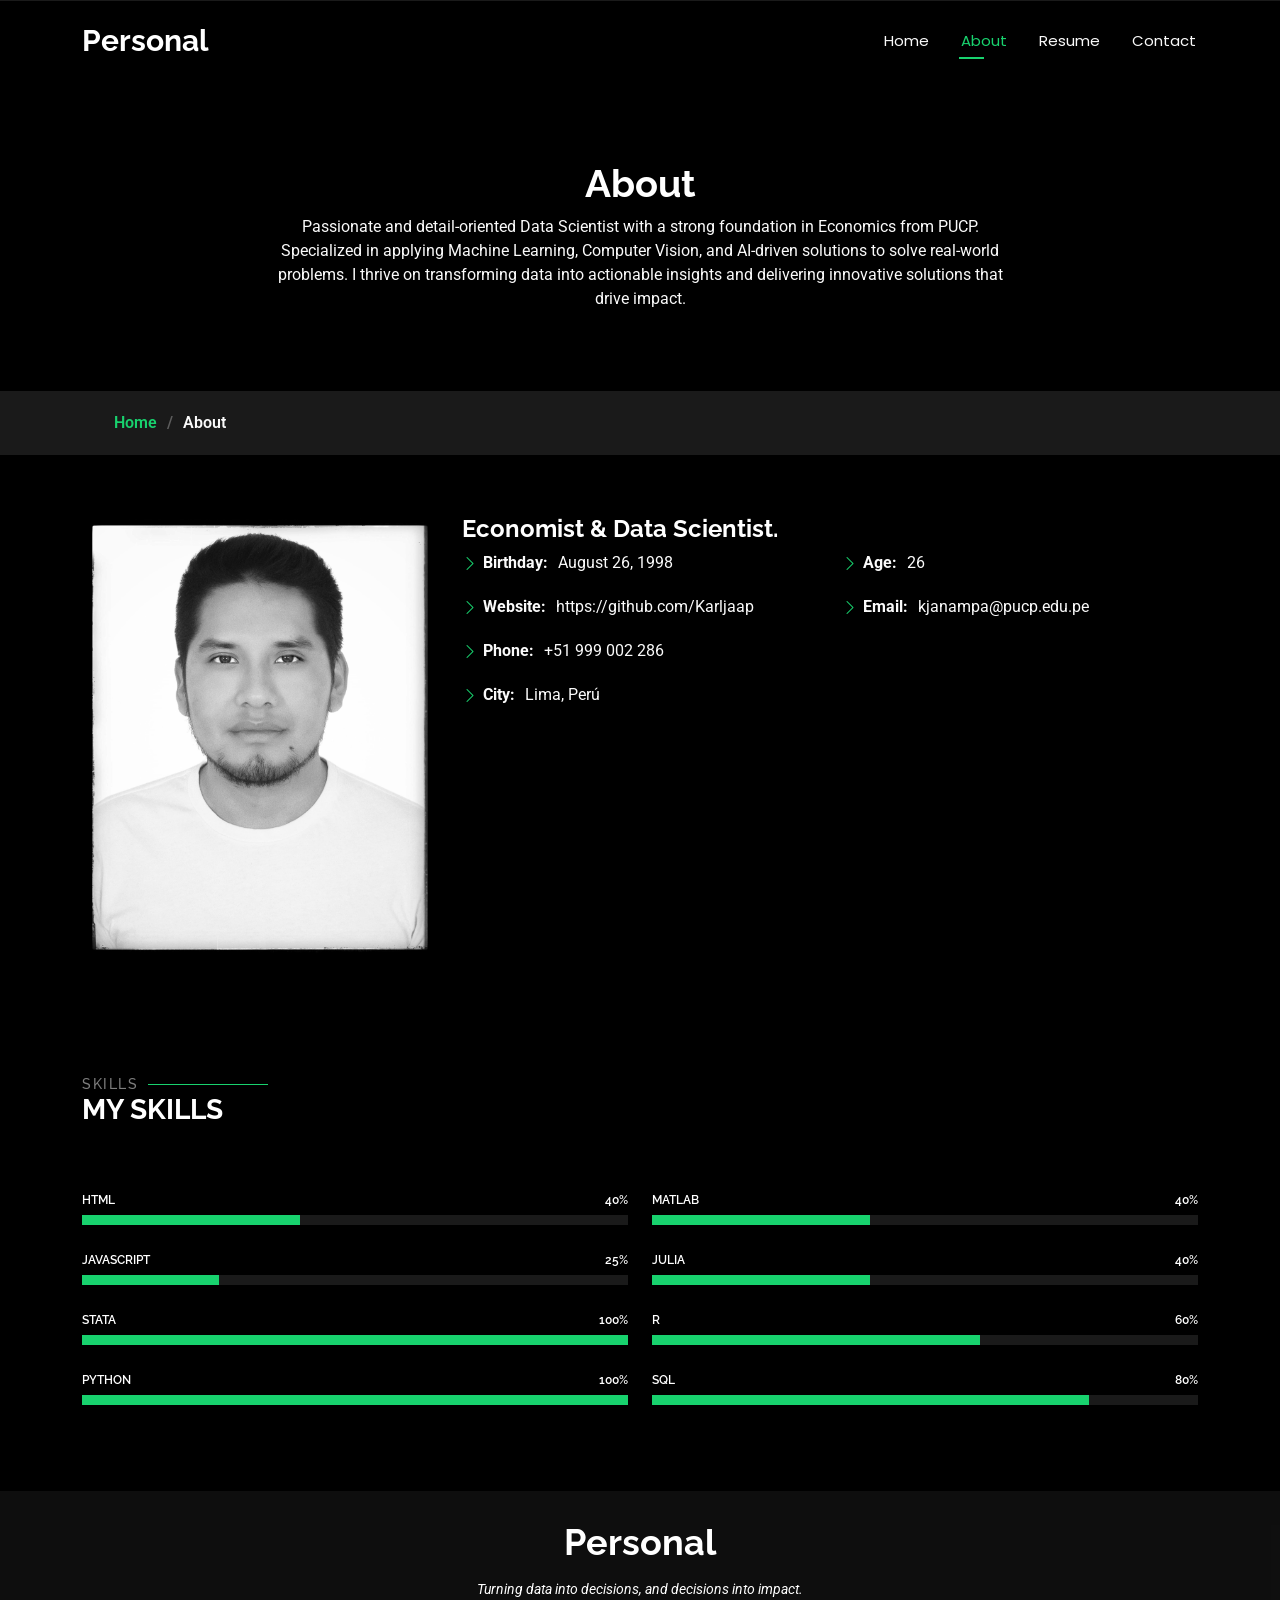
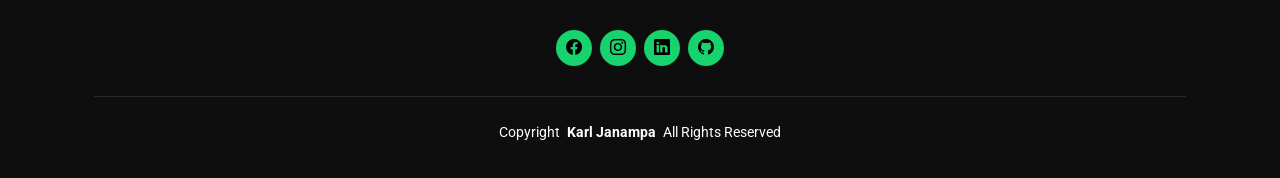
==== about.html @ 3ceea5b6 "Update about.html" ====
<!DOCTYPE html>
<html lang="en">

<head>
  <meta charset="utf-8">
  <meta content="width=device-width, initial-scale=1.0" name="viewport">
  <title>About - Karl Janampa</title>
  <meta name="description" content="">
  <meta name="keywords" content="">

  <!-- Favicons -->
  <link href="assets/img/Karl_Logo.png" rel="icon">
  <link href="assets/img/apple-touch-icon.png" rel="apple-touch-icon">

  <!-- Fonts -->
  <link href="https://fonts.googleapis.com" rel="preconnect">
  <link href="https://fonts.gstatic.com" rel="preconnect" crossorigin>
  <link href="https://fonts.googleapis.com/css2?family=Roboto:ital,wght@0,100;0,300;0,400;0,500;0,700;0,900;1,100;1,300;1,400;1,500;1,700;1,900&family=Poppins:ital,wght@0,100;0,200;0,300;0,400;0,500;0,600;0,700;0,800;0,900;1,100;1,200;1,300;1,400;1,500;1,600;1,700;1,800;1,900&family=Raleway:ital,wght@0,100;0,200;0,300;0,400;0,500;0,600;0,700;0,800;0,900;1,100;1,200;1,300;1,400;1,500;1,600;1,700;1,800;1,900&display=swap" rel="stylesheet">

  <!-- Vendor CSS Files -->
  <link href="assets/vendor/bootstrap/css/bootstrap.min.css" rel="stylesheet">
  <link href="assets/vendor/bootstrap-icons/bootstrap-icons.css" rel="stylesheet">
  <link href="assets/vendor/aos/aos.css" rel="stylesheet">
  <link href="assets/vendor/swiper/swiper-bundle.min.css" rel="stylesheet">
  <link href="assets/vendor/glightbox/css/glightbox.min.css" rel="stylesheet">

  <!-- Main CSS File -->
  <link href="assets/css/main.css" rel="stylesheet">

  <!-- =======================================================
  * Template Name: Personal
  * Template URL: https://bootstrapmade.com/personal-free-resume-bootstrap-template/
  * Updated: Nov 04 2024 with Bootstrap v5.3.3
  * Author: BootstrapMade.com
  * License: https://bootstrapmade.com/license/
  ======================================================== -->
</head>

<body class="about-page">

  <header id="header" class="header d-flex align-items-center fixed-top">
    <div class="container-fluid container-xl position-relative d-flex align-items-center justify-content-between">

      <a href="index.html" class="logo d-flex align-items-center">
        <!-- Uncomment the line below if you also wish to use an image logo -->
        <!-- <img src="assets/img/logo.png" alt=""> -->
        <h1 class="sitename">Personal</h1>
      </a>

      <nav id="navmenu" class="navmenu">
        <ul>
          <li><a href="index.html">Home</a></li>
          <li><a href="about.html" class="active">About</a></li>
          <li><a href="resume.html">Resume</a></li>
          <!-- <li><a href="services.html">Services</a></li>
          <li><a href="portfolio.html">Portfolio</a></li>
          <li class="dropdown"><a href="#"><span>Dropdown</span> <i class="bi bi-chevron-down toggle-dropdown"></i></a>
            <ul>
              <li><a href="#">Dropdown 1</a></li>
              <li class="dropdown"><a href="#"><span>Deep Dropdown</span> <i class="bi bi-chevron-down toggle-dropdown"></i></a>
                <ul>
                  <li><a href="#">Deep Dropdown 1</a></li>
                  <li><a href="#">Deep Dropdown 2</a></li>
                  <li><a href="#">Deep Dropdown 3</a></li>
                  <li><a href="#">Deep Dropdown 4</a></li>
                  <li><a href="#">Deep Dropdown 5</a></li>
                </ul>
              </li>
              <li><a href="#">Dropdown 2</a></li>
              <li><a href="#">Dropdown 3</a></li>
              <li><a href="#">Dropdown 4</a></li>
            </ul>
          </li> -->
          <li><a href="contact.html">Contact</a></li>
        </ul>
        <i class="mobile-nav-toggle d-xl-none bi bi-list"></i>
      </nav>

    </div>
  </header>

  <main class="main">

    <!-- Page Title -->
    <div class="page-title" data-aos="fade">
      <div class="heading">
        <div class="container">
          <div class="row d-flex justify-content-center text-center">
            <div class="col-lg-8">
              <h1>About</h1>
              <p class="mb-0"> Passionate and detail-oriented Data Scientist with a strong foundation in Economics from PUCP. Specialized in applying Machine Learning, Computer Vision, and AI-driven solutions to solve real-world problems. I thrive on transforming data into actionable insights and delivering innovative solutions that drive impact.</p>
            </div>
          </div>
        </div>
      </div>
      <nav class="breadcrumbs">
        <div class="container">
          <ol>
            <li><a href="index.html">Home</a></li>
            <li class="current">About</li>
          </ol>
        </div>
      </nav>
    </div><!-- End Page Title -->

    <!-- About Section -->
    <section id="about" class="about section">

      <div class="container" data-aos="fade-up" data-aos-delay="100">

        <div class="row gy-4 justify-content-center">
          <div class="col-lg-4">
            <img src="assets/img/Karl2.jpeg" class="img-fluid" alt="">
          </div>
          <div class="col-lg-8 content">
            <h2>Economist &amp; Data Scientist.</h2>
            <!-- <p class="fst-italic py-3">
              Lorem ipsum dolor sit amet, consectetur adipiscing elit, sed do eiusmod tempor incididunt ut labore et dolore
              magna aliqua.
            </p> -->
            <div class="row">
              <div class="col-lg-6">
                <ul>
                  <li><i class="bi bi-chevron-right"></i> <strong>Birthday:</strong> <span>August 26, 1998</span></li>
                  <li><i class="bi bi-chevron-right"></i> <strong>Website:</strong> <span>https://github.com/Karljaap</span></li>
                  <li><i class="bi bi-chevron-right"></i> <strong>Phone:</strong> <span>+51 999 002 286</span></li>
                  <li><i class="bi bi-chevron-right"></i> <strong>City:</strong> <span>Lima, Perú</span></li>
                </ul>
              </div>
              <div class="col-lg-6">
                <ul>
                  <li><i class="bi bi-chevron-right"></i> <strong>Age:</strong> <span>26</span></li>
                  <!-- <li><i class="bi bi-chevron-right"></i> <strong>Degree:</strong> <span>Junior</span></li> -->
                  <li><i class="bi bi-chevron-right"></i> <strong>Email:</strong> <span>kjanampa@pucp.edu.pe</span></li>
                  <!-- <li><i class="bi bi-chevron-right"></i> <strong>Freelance:</strong> <span>Available</span></li> -->
                </ul>
              </div>
            </div>
            <!-- <p class="py-3">
              Officiis eligendi itaque labore et dolorum mollitia officiis optio vero. Quisquam sunt adipisci omnis et ut. Nulla accusantium dolor incidunt officia tempore. Et eius omnis.
              Cupiditate ut dicta maxime officiis quidem quia. Sed et consectetur qui quia repellendus itaque neque.
            </p> -->
          </div>
        </div>

      </div>

    </section><!-- /About Section -->



    </section><!-- /Stats Section -->

    <!-- Skills Section -->
    <section id="skills" class="skills section">

      <!-- Section Title -->
      <div class="container section-title" data-aos="fade-up">
        <h2>Skills</h2>
        <div><span>My</span> <span class="description-title">Skills</span></div>
      </div><!-- End Section Title -->

      <div class="container" data-aos="fade-up" data-aos-delay="100">

        <div class="row skills-content skills-animation">

          <div class="col-lg-6">

            <div class="progress">
              <span class="skill"><span>HTML</span> <i class="val">40%</i></span>
              <div class="progress-bar-wrap">
                <div class="progress-bar" role="progressbar" aria-valuenow="40" aria-valuemin="0" aria-valuemax="100"></div>
              </div>
            </div><!-- End Skills Item -->

            <div class="progress">
              <span class="skill"><span>JavaScript</span> <i class="val">25%</i></span>
              <div class="progress-bar-wrap">
                <div class="progress-bar" role="progressbar" aria-valuenow="25" aria-valuemin="0" aria-valuemax="100"></div>
              </div>
            </div><!-- End Skills Item -->

            <div class="progress">
              <span class="skill"><span>STATA</span> <i class="val">100%</i></span>
              <div class="progress-bar-wrap">
                <div class="progress-bar" role="progressbar" aria-valuenow="100" aria-valuemin="0" aria-valuemax="100"></div>
              </div>
            </div><!-- End Skills Item -->

            <div class="progress">
              <span class="skill"><span>PYTHON</span> <i class="val">100%</i></span>
              <div class="progress-bar-wrap">
                <div class="progress-bar" role="progressbar" aria-valuenow="100" aria-valuemin="0" aria-valuemax="100"></div>
              </div>
            </div><!-- End Skills Item -->

          </div>

          <div class="col-lg-6">
            <div class="progress">
              <span class="skill"><span>MATLAB</span> <i class="val">40%</i></span>
              <div class="progress-bar-wrap">
                <div class="progress-bar" role="progressbar" aria-valuenow="40" aria-valuemin="0" aria-valuemax="100"></div>
              </div>
            </div><!-- End Skills Item -->

            <div class="progress">
              <span class="skill"><span>JULIA</span> <i class="val">40%</i></span>
              <div class="progress-bar-wrap">
                <div class="progress-bar" role="progressbar" aria-valuenow="40" aria-valuemin="0" aria-valuemax="100"></div>
              </div>
            </div><!-- End Skills Item -->

            <div class="progress">
              <span class="skill"><span>R</span> <i class="val">60%</i></span>
              <div class="progress-bar-wrap">
                <div class="progress-bar" role="progressbar" aria-valuenow="60" aria-valuemin="0" aria-valuemax="100"></div>
              </div>
            </div><!-- End Skills Item -->

            <div class="progress">
              <span class="skill"><span>SQL</span> <i class="val">80%</i></span>
              <div class="progress-bar-wrap">
                <div class="progress-bar" role="progressbar" aria-valuenow="80" aria-valuemin="0" aria-valuemax="100"></div>
              </div>
            </div><!-- End Skills Item -->

          </div>

        </div>

      </div>

    </section><!-- /Skills Section -->

    </section><!-- /Interests Section -->

    </section><!-- /Testimonials Section -->

  </main>

  <footer id="footer" class="footer dark-background">
    <div class="container">
      <h3 class="sitename">Personal</h3>
      <p>Turning data into decisions, and decisions into impact.</p>
      <div class="social-links d-flex justify-content-center">
        <a href="https://www.facebook.com/karlwillem.janampaaparicio.10"><i class="bi bi-facebook"></i></a>
        <a href="https://www.instagram.com/karljanampa/"><i class="bi bi-instagram"></i></a>
        <a href="https://www.linkedin.com/in/karljaap26/"><i class="bi bi-linkedin"></i></a>
        <a href="https://github.com/Karljaap" target="_blank"><i class="bi bi-github"></i></a>
      </div>
      <div class="container">
        <div class="copyright">
          <span>Copyright</span> <strong class="px-1 sitename">Karl Janampa</strong> <span>All Rights Reserved</span>
        </div>
        <div class="credits">
          <!-- All the links in the footer should remain intact. -->
          <!-- You can delete the links only if you've purchased the pro version. -->
          <!-- Licensing information: https://bootstrapmade.com/license/ -->
          <!-- Purchase the pro version with working PHP/AJAX contact form: [buy-url] -->
        </div>
      </div>
    </div>
  </footer>

  <!-- Scroll Top -->
  <a href="#" id="scroll-top" class="scroll-top d-flex align-items-center justify-content-center"><i class="bi bi-arrow-up-short"></i></a>

  <!-- Preloader -->
  <div id="preloader"></div>

  <!-- Vendor JS Files -->
  <script src="assets/vendor/bootstrap/js/bootstrap.bundle.min.js"></script>
  <script src="assets/vendor/php-email-form/validate.js"></script>
  <script src="assets/vendor/aos/aos.js"></script>
  <script src="assets/vendor/typed.js/typed.umd.js"></script>
  <script src="assets/vendor/purecounter/purecounter_vanilla.js"></script>
  <script src="assets/vendor/waypoints/noframework.waypoints.js"></script>
  <script src="assets/vendor/swiper/swiper-bundle.min.js"></script>
  <script src="assets/vendor/glightbox/js/glightbox.min.js"></script>
  <script src="assets/vendor/imagesloaded/imagesloaded.pkgd.min.js"></script>
  <script src="assets/vendor/isotope-layout/isotope.pkgd.min.js"></script>

  <!-- Main JS File -->
  <script src="assets/js/main.js"></script>

</body>

</html>
---- assets/css/main.css ----
/**
* Template Name: Personal
* Template URL: https://bootstrapmade.com/personal-free-resume-bootstrap-template/
* Updated: Nov 04 2024 with Bootstrap v5.3.3
* Author: BootstrapMade.com
* License: https://bootstrapmade.com/license/
*/

/*--------------------------------------------------------------
# Font & Color Variables
# Help: https://bootstrapmade.com/color-system/
--------------------------------------------------------------*/
/* Fonts */
:root {
  --default-font: "Roboto",  system-ui, -apple-system, "Segoe UI", Roboto, "Helvetica Neue", Arial, "Noto Sans", "Liberation Sans", sans-serif, "Apple Color Emoji", "Segoe UI Emoji", "Segoe UI Symbol", "Noto Color Emoji";
  --heading-font: "Raleway",  sans-serif;
  --nav-font: "Poppins",  sans-serif;
}

/* Global Colors - The following color variables are used throughout the website. Updating them here will change the color scheme of the entire website */
:root { 
  --background-color: #000000; /* Background color for the entire website, including individual sections */
  --default-color: #fafafa; /* Default color used for the majority of the text content across the entire website */
  --heading-color: #ffffff; /* Color for headings, subheadings and title throughout the website */
  --accent-color: #18d26e; /* Accent color that represents your brand on the website. It's used for buttons, links, and other elements that need to stand out */
  --surface-color: #1a1a1a; /* The surface color is used as a background of boxed elements within sections, such as cards, icon boxes, or other elements that require a visual separation from the global background. */
  --contrast-color: #000000; /* Contrast color for text, ensuring readability against backgrounds of accent, heading, or default colors. */
}

/* Nav Menu Colors - The following color variables are used specifically for the navigation menu. They are separate from the global colors to allow for more customization options */
:root {
  --nav-color: #fafafa;  /* The default color of the main navmenu links */
  --nav-hover-color: #18d26e; /* Applied to main navmenu links when they are hovered over or active */
  --nav-mobile-background-color: #1a1a1a; /* Used as the background color for mobile navigation menu */
  --nav-dropdown-background-color: #1a1a1a; /* Used as the background color for dropdown items that appear when hovering over primary navigation items */
  --nav-dropdown-color: #fafafa; /* Used for navigation links of the dropdown items in the navigation menu. */
  --nav-dropdown-hover-color: #18d26e; /* Similar to --nav-hover-color, this color is applied to dropdown navigation links when they are hovered over. */
}

/* Color Presets - These classes override global colors when applied to any section or element, providing reuse of the sam color scheme. */

.light-background {
  --background-color: #1a1a1a;
  --surface-color: #343434;
}

.dark-background {
  --background-color: rgba(15, 15, 15, 0.975);
  --default-color: #ffffff;
  --heading-color: #ffffff;
  --surface-color: #292929f9;
  --contrast-color: #000000;
}

/* Smooth scroll */
:root {
  scroll-behavior: smooth;
}

/*--------------------------------------------------------------
# General Styling & Shared Classes
--------------------------------------------------------------*/
body {
  color: var(--default-color);
  background-color: var(--background-color);
  font-family: var(--default-font);
}

a {
  color: var(--accent-color);
  text-decoration: none;
  transition: 0.3s;
}

a:hover {
  color: color-mix(in srgb, var(--accent-color), transparent 25%);
  text-decoration: none;
}

h1,
h2,
h3,
h4,
h5,
h6 {
  color: var(--heading-color);
  font-family: var(--heading-font);
}

/* PHP Email Form Messages
------------------------------*/
.php-email-form .error-message {
  display: none;
  background: #df1529;
  color: #ffffff;
  text-align: left;
  padding: 15px;
  margin-bottom: 24px;
  font-weight: 600;
}

.php-email-form .sent-message {
  display: none;
  color: #ffffff;
  background: #059652;
  text-align: center;
  padding: 15px;
  margin-bottom: 24px;
  font-weight: 600;
}

.php-email-form .loading {
  display: none;
  background: var(--surface-color);
  text-align: center;
  padding: 15px;
  margin-bottom: 24px;
}

.php-email-form .loading:before {
  content: "";
  display: inline-block;
  border-radius: 50%;
  width: 24px;
  height: 24px;
  margin: 0 10px -6px 0;
  border: 3px solid var(--accent-color);
  border-top-color: var(--surface-color);
  animation: php-email-form-loading 1s linear infinite;
}

@keyframes php-email-form-loading {
  0% {
    transform: rotate(0deg);
  }

  100% {
    transform: rotate(360deg);
  }
}

/*--------------------------------------------------------------
# Global Header
--------------------------------------------------------------*/
.header {
  --background-color: rgba(0, 0, 0, 0);
  color: var(--default-color);
  background-color: var(--background-color);
  padding: 15px 0;
  transition: all 0.5s;
  z-index: 997;
}

.header .logo {
  line-height: 1;
}

.header .logo img {
  max-height: 32px;
  margin-right: 8px;
}

.header .logo h1 {
  font-size: 30px;
  margin: 0;
  font-weight: 700;
  color: var(--heading-color);
}

.scrolled .header {
  box-shadow: 0px 0 18px rgba(0, 0, 0, 0.1);
}

/* Global Header on Scroll
------------------------------*/
.scrolled .header {
  --background-color: rgba(0, 0, 0, 0.8);
}

/*--------------------------------------------------------------
# Navigation Menu
--------------------------------------------------------------*/
/* Desktop Navigation */
@media (min-width: 1200px) {
  .navmenu {
    padding: 0;
  }

  .navmenu ul {
    margin: 0;
    padding: 0;
    display: flex;
    list-style: none;
    align-items: center;
  }

  .navmenu li {
    position: relative;
  }

  .navmenu>ul>li {
    white-space: nowrap;
    padding: 15px 14px;
  }

  .navmenu>ul>li:last-child {
    padding-right: 0;
  }

  .navmenu a,
  .navmenu a:focus {
    color: var(--nav-color);
    font-size: 15px;
    padding: 0 2px;
    font-family: var(--nav-font);
    font-weight: 400;
    display: flex;
    align-items: center;
    justify-content: space-between;
    white-space: nowrap;
    transition: 0.3s;
    position: relative;
  }

  .navmenu a i,
  .navmenu a:focus i {
    font-size: 12px;
    line-height: 0;
    margin-left: 5px;
    transition: 0.3s;
  }

  .navmenu>ul>li>a:before {
    content: "";
    position: absolute;
    height: 2px;
    bottom: -6px;
    left: 0;
    background-color: var(--nav-hover-color);
    visibility: hidden;
    width: 0px;
    transition: all 0.3s ease-in-out 0s;
  }

  .navmenu a:hover:before,
  .navmenu li:hover>a:before,
  .navmenu .active:before {
    visibility: visible;
    width: 25px;
  }

  .navmenu li:hover>a,
  .navmenu .active,
  .navmenu .active:focus {
    color: var(--nav-hover-color);
  }

  .navmenu .dropdown ul {
    margin: 0;
    padding: 10px 0;
    background: var(--nav-dropdown-background-color);
    display: block;
    position: absolute;
    visibility: hidden;
    left: 14px;
    top: 130%;
    opacity: 0;
    transition: 0.3s;
    border-radius: 4px;
    z-index: 99;
    box-shadow: 0px 0px 30px rgba(0, 0, 0, 0.1);
  }

  .navmenu .dropdown ul li {
    min-width: 200px;
  }

  .navmenu .dropdown ul a {
    padding: 10px 20px;
    font-size: 15px;
    text-transform: none;
    color: var(--nav-dropdown-color);
  }

  .navmenu .dropdown ul a i {
    font-size: 12px;
  }

  .navmenu .dropdown ul a:hover,
  .navmenu .dropdown ul .active:hover,
  .navmenu .dropdown ul li:hover>a {
    color: var(--nav-dropdown-hover-color);
  }

  .navmenu .dropdown:hover>ul {
    opacity: 1;
    top: 100%;
    visibility: visible;
  }

  .navmenu .dropdown .dropdown ul {
    top: 0;
    left: -90%;
    visibility: hidden;
  }

  .navmenu .dropdown .dropdown:hover>ul {
    opacity: 1;
    top: 0;
    left: -100%;
    visibility: visible;
  }
}

/* Mobile Navigation */
@media (max-width: 1199px) {
  .mobile-nav-toggle {
    color: var(--nav-color);
    font-size: 28px;
    line-height: 0;
    margin-right: 10px;
    cursor: pointer;
    transition: color 0.3s;
  }

  .navmenu {
    padding: 0;
    z-index: 9997;
  }

  .navmenu ul {
    display: none;
    list-style: none;
    position: absolute;
    inset: 60px 20px 20px 20px;
    padding: 10px 0;
    margin: 0;
    border-radius: 6px;
    background-color: var(--nav-mobile-background-color);
    border: 1px solid color-mix(in srgb, var(--default-color), transparent 90%);
    box-shadow: none;
    overflow-y: auto;
    transition: 0.3s;
    z-index: 9998;
  }

  .navmenu a,
  .navmenu a:focus {
    color: var(--nav-dropdown-color);
    padding: 10px 20px;
    font-family: var(--nav-font);
    font-size: 17px;
    font-weight: 500;
    display: flex;
    align-items: center;
    justify-content: space-between;
    white-space: nowrap;
    transition: 0.3s;
  }

  .navmenu a i,
  .navmenu a:focus i {
    font-size: 12px;
    line-height: 0;
    margin-left: 5px;
    width: 30px;
    height: 30px;
    display: flex;
    align-items: center;
    justify-content: center;
    border-radius: 50%;
    transition: 0.3s;
    background-color: color-mix(in srgb, var(--accent-color), transparent 90%);
  }

  .navmenu a i:hover,
  .navmenu a:focus i:hover {
    background-color: var(--accent-color);
    color: var(--contrast-color);
  }

  .navmenu a:hover,
  .navmenu .active,
  .navmenu .active:focus {
    color: var(--nav-dropdown-hover-color);
  }

  .navmenu .active i,
  .navmenu .active:focus i {
    background-color: var(--accent-color);
    color: var(--contrast-color);
    transform: rotate(180deg);
  }

  .navmenu .dropdown ul {
    position: static;
    display: none;
    z-index: 99;
    padding: 10px 0;
    margin: 10px 20px;
    background-color: var(--nav-dropdown-background-color);
    transition: all 0.5s ease-in-out;
  }

  .navmenu .dropdown ul ul {
    background-color: rgba(33, 37, 41, 0.1);
  }

  .navmenu .dropdown>.dropdown-active {
    display: block;
    background-color: rgba(33, 37, 41, 0.03);
  }

  .mobile-nav-active {
    overflow: hidden;
  }

  .mobile-nav-active .mobile-nav-toggle {
    color: #fff;
    position: absolute;
    font-size: 32px;
    top: 15px;
    right: 15px;
    margin-right: 0;
    z-index: 9999;
  }

  .mobile-nav-active .navmenu {
    position: fixed;
    overflow: hidden;
    inset: 0;
    background: rgba(33, 37, 41, 0.8);
    transition: 0.3s;
  }

  .mobile-nav-active .navmenu>ul {
    display: block;
  }
}

/*--------------------------------------------------------------
# Global Footer
--------------------------------------------------------------*/
.footer {
  color: var(--default-color);
  background-color: var(--background-color);
  font-size: 14px;
  text-align: center;
  padding: 30px 0;
  position: relative;
}

.footer h3 {
  font-size: 36px;
  font-weight: 700;
  position: relative;
  padding: 0;
  margin: 0 0 15px 0;
}

.footer p {
  font-size: 15;
  font-style: italic;
  padding: 0;
  margin: 0 0 30px 0;
}

.footer .social-links {
  margin: 0 0 30px 0;
}

.footer .social-links a {
  font-size: 16px;
  display: flex;
  align-items: center;
  justify-content: center;
  background: var(--accent-color);
  color: var(--contrast-color);
  line-height: 1;
  margin: 0 4px;
  border-radius: 50%;
  text-align: center;
  width: 36px;
  height: 36px;
  transition: 0.3s;
}

.footer .social-links a:hover {
  background: color-mix(in srgb, var(--accent-color), transparent 20%);
  text-decoration: none;
}

.footer .copyright {
  padding-top: 25px;
  border-top: 1px solid color-mix(in srgb, var(--default-color), transparent 90%);
}

.footer .credits {
  font-size: 13px;
  padding-top: 5px;
}

/*--------------------------------------------------------------
# Preloader
--------------------------------------------------------------*/
#preloader {
  position: fixed;
  inset: 0;
  z-index: 999999;
  overflow: hidden;
  background: var(--background-color);
  transition: all 0.6s ease-out;
}

#preloader:before {
  content: "";
  position: fixed;
  top: calc(50% - 30px);
  left: calc(50% - 30px);
  border: 6px solid #ffffff;
  border-color: var(--accent-color) transparent var(--accent-color) transparent;
  border-radius: 50%;
  width: 60px;
  height: 60px;
  animation: animate-preloader 1.5s linear infinite;
}

@keyframes animate-preloader {
  0% {
    transform: rotate(0deg);
  }

  100% {
    transform: rotate(360deg);
  }
}

/*--------------------------------------------------------------
# Scroll Top Button
--------------------------------------------------------------*/
.scroll-top {
  position: fixed;
  visibility: hidden;
  opacity: 0;
  right: 15px;
  bottom: -15px;
  z-index: 99999;
  background-color: var(--accent-color);
  width: 44px;
  height: 44px;
  border-radius: 50px;
  transition: all 0.4s;
}

.scroll-top i {
  font-size: 24px;
  color: var(--contrast-color);
  line-height: 0;
}

.scroll-top:hover {
  background-color: color-mix(in srgb, var(--accent-color), transparent 20%);
  color: var(--contrast-color);
}

.scroll-top.active {
  visibility: visible;
  opacity: 1;
  bottom: 15px;
}

/*--------------------------------------------------------------
# Disable aos animation delay on mobile devices
--------------------------------------------------------------*/
@media screen and (max-width: 768px) {
  [data-aos-delay] {
    transition-delay: 0 !important;
  }
}

/*--------------------------------------------------------------
# Global Page Titles & Breadcrumbs
--------------------------------------------------------------*/
.page-title {
  color: var(--default-color);
  background-color: var(--background-color);
  position: relative;
}

.page-title .heading {
  padding: 160px 0 80px 0;
  border-top: 1px solid color-mix(in srgb, var(--default-color), transparent 90%);
}

.page-title .heading h1 {
  font-size: 38px;
  font-weight: 700;
}

.page-title nav {
  background-color: color-mix(in srgb, var(--default-color), transparent 90%);
  padding: 20px 0;
}

.page-title nav ol {
  display: flex;
  flex-wrap: wrap;
  list-style: none;
  margin: 0;
  font-size: 16px;
  font-weight: 600;
}

.page-title nav ol li+li {
  padding-left: 10px;
}

.page-title nav ol li+li::before {
  content: "/";
  display: inline-block;
  padding-right: 10px;
  color: color-mix(in srgb, var(--default-color), transparent 70%);
}

/*--------------------------------------------------------------
# Global Sections
--------------------------------------------------------------*/
section,
.section {
  color: var(--default-color);
  background-color: var(--background-color);
  padding: 60px 0;
  scroll-margin-top: 100px;
  overflow: clip;
}

@media (max-width: 1199px) {

  section,
  .section {
    scroll-margin-top: 66px;
  }
}

/*--------------------------------------------------------------
# Global Section Titles
--------------------------------------------------------------*/
.section-title {
  padding-bottom: 60px;
  position: relative;
}

.section-title h2 {
  font-size: 14px;
  font-weight: 500;
  padding: 0;
  line-height: 1px;
  margin: 0;
  letter-spacing: 1.5px;
  text-transform: uppercase;
  color: color-mix(in srgb, var(--default-color), transparent 50%);
  position: relative;
}

.section-title h2::after {
  content: "";
  width: 120px;
  height: 1px;
  display: inline-block;
  background: var(--accent-color);
  margin: 4px 10px;
}

.section-title div {
  color: var(--heading-color);
  margin: 0;
  margin: 0;
  font-size: 28px;
  font-weight: 700;
  text-transform: uppercase;
  font-family: var(--heading-font);
}

/*--------------------------------------------------------------
# Hero Section
--------------------------------------------------------------*/
.hero {
  width: 100%;
  min-height: 100vh;
  position: relative;
  padding: 80px 0;
  display: flex;
  align-items: center;
  justify-content: center;
}

.hero img {
  position: absolute;
  inset: 0;
  display: block;
  width: 100%;
  height: 100%;
  object-fit: cover;
  z-index: 1;
}

.hero .container {
  position: relative;
  z-index: 3;
}

.hero h2 {
  margin: 0;
  font-size: 64px;
  font-weight: 700;
}

.hero p {
  margin: 5px 0 0 0;
  font-size: 26px;
}

.hero p span {
  letter-spacing: 1px;
  border-bottom: 2px solid var(--accent-color);
}

.hero .social-links {
  margin-top: 25px;
}

.hero .social-links a {
  background-color: color-mix(in srgb, var(--default-color), transparent 90%);
  color: var(--default-color);
  font-size: 14px;
  width: 40px;
  height: 40px;
  border-radius: 50px;
  display: inline-flex;
  align-items: center;
  justify-content: center;
  margin-right: 20px;
  transition: 0.3s;
}

.hero .social-links a:hover {
  background-color: var(--accent-color);
}

@media (max-width: 768px) {
  .hero h2 {
    font-size: 32px;
  }

  .hero p {
    font-size: 20px;
  }
}

/*--------------------------------------------------------------
# About Section
--------------------------------------------------------------*/
.about .content h2 {
  font-weight: 700;
  font-size: 24px;
}

.about .content ul {
  list-style: none;
  padding: 0;
}

.about .content ul li {
  margin-bottom: 20px;
  display: flex;
  align-items: center;
}

.about .content ul strong {
  margin-right: 10px;
}

.about .content ul i {
  font-size: 16px;
  margin-right: 5px;
  color: var(--accent-color);
  line-height: 0;
}

/*--------------------------------------------------------------
# Stats Section
--------------------------------------------------------------*/
.stats i {
  background-color: var(--surface-color);
  color: var(--accent-color);
  box-shadow: 0px 2px 25px rgba(0, 0, 0, 0.1);
  width: 54px;
  height: 54px;
  font-size: 24px;
  border-radius: 50px;
  border: 2px solid var(--background-color);
  display: inline-flex;
  align-items: center;
  justify-content: center;
  position: relative;
  z-index: 1;
}

.stats .stats-item {
  background-color: var(--surface-color);
  margin-top: -27px;
  padding: 30px 30px 25px 30px;
  width: 100%;
  position: relative;
  text-align: center;
  box-shadow: 0px 2px 35px rgba(0, 0, 0, 0.1);
  border-radius: 4px;
  z-index: 0;
}

.stats .stats-item span {
  font-size: 36px;
  display: block;
  font-weight: 700;
  color: color-mix(in srgb, var(--default-color), transparent 20%);
}

.stats .stats-item p {
  padding: 0;
  margin: 0;
  font-family: var(--heading-font);
  font-size: 16px;
}

/*--------------------------------------------------------------
# Skills Section
--------------------------------------------------------------*/
.skills .progress {
  height: 60px;
  display: block;
  background: none;
  border-radius: 0;
}

.skills .progress .skill {
  color: var(--heading-color);
  padding: 0;
  margin: 0 0 6px 0;
  text-transform: uppercase;
  display: block;
  font-weight: 600;
  font-family: var(--heading-font);
}

.skills .progress .skill .val {
  float: right;
  font-style: normal;
}

.skills .progress-bar-wrap {
  background: color-mix(in srgb, var(--default-color), transparent 90%);
  height: 10px;
}

.skills .progress-bar {
  width: 1px;
  height: 10px;
  transition: 0.9s;
  background-color: var(--accent-color);
}

/*--------------------------------------------------------------
# Interests Section
--------------------------------------------------------------*/
.interests .features-item {
  background-color: var(--surface-color);
  display: flex;
  align-items: center;
  padding: 20px;
  transition: 0.3s;
  border: 1px solid color-mix(in srgb, var(--default-color), transparent 90%);
  position: relative;
}

.interests .features-item i {
  font-size: 32px;
  padding-right: 10px;
  line-height: 0;
}

.interests .features-item h3 {
  font-weight: 700;
  margin: 0;
  padding: 0;
  line-height: 1;
  font-size: 16px;
}

.interests .features-item h3 a {
  color: var(--heading-color);
  transition: 0.3s;
}

.interests .features-item:hover {
  border-color: var(--accent-color);
}

.interests .features-item:hover h3 a {
  color: var(--accent-color);
}

/*--------------------------------------------------------------
# Testimonials Section
--------------------------------------------------------------*/
.testimonials .testimonials-carousel,
.testimonials .testimonials-slider {
  overflow: hidden;
}

.testimonials .testimonial-item {
  box-sizing: content-box;
  min-height: 320px;
}

.testimonials .testimonial-item .testimonial-img {
  width: 90px;
  border-radius: 50%;
  margin: -40px 0 0 40px;
  position: relative;
  z-index: 2;
  border: 6px solid var(--background-color);
}

.testimonials .testimonial-item h3 {
  font-size: 18px;
  font-weight: bold;
  margin: 10px 0 5px 45px;
}

.testimonials .testimonial-item h4 {
  font-size: 14px;
  color: color-mix(in srgb, var(--default-color), transparent 20%);
  margin: 0 0 0 45px;
}

.testimonials .testimonial-item .quote-icon-left,
.testimonials .testimonial-item .quote-icon-right {
  color: color-mix(in srgb, var(--accent-color), transparent 50%);
  font-size: 26px;
  line-height: 0;
}

.testimonials .testimonial-item .quote-icon-left {
  display: inline-block;
  left: -5px;
  position: relative;
}

.testimonials .testimonial-item .quote-icon-right {
  display: inline-block;
  right: -5px;
  position: relative;
  top: 10px;
  transform: scale(-1, -1);
}

.testimonials .testimonial-item p {
  font-style: italic;
  margin: 0 15px 0 15px;
  padding: 20px 20px 60px 20px;
  background: var(--surface-color);
  border-radius: 6px;
  position: relative;
  z-index: 1;
}

.testimonials .swiper-wrapper {
  height: auto;
}

.testimonials .swiper-pagination {
  margin-top: 20px;
  position: relative;
}

.testimonials .swiper-pagination .swiper-pagination-bullet {
  width: 12px;
  height: 12px;
  background-color: var(--background-color);
  opacity: 1;
  border: 1px solid var(--accent-color);
}

.testimonials .swiper-pagination .swiper-pagination-bullet-active {
  background-color: var(--accent-color);
}

/*--------------------------------------------------------------
# Resume Section
--------------------------------------------------------------*/
.resume .resume-title {
  color: var(--heading-color);
  font-size: 26px;
  font-weight: 700;
  margin-top: 20px;
  margin-bottom: 20px;
}

.resume .resume-item {
  padding: 0 0 20px 20px;
  margin-top: -2px;
  border-left: 2px solid var(--accent-color);
  position: relative;
}

.resume .resume-item h4 {
  line-height: 18px;
  font-size: 18px;
  font-weight: 600;
  text-transform: uppercase;
  color: color-mix(in srgb, var(--default-color), transparent 20%);
  margin-bottom: 10px;
}

.resume .resume-item h5 {
  font-size: 16px;
  padding: 5px 15px;
  display: inline-block;
  font-weight: 600;
  margin-bottom: 10px;
}

.resume .resume-item ul {
  padding-left: 20px;
}

.resume .resume-item ul li {
  padding-bottom: 10px;
}

.resume .resume-item:last-child {
  padding-bottom: 0;
}

.resume .resume-item::before {
  content: "";
  position: absolute;
  width: 16px;
  height: 16px;
  border-radius: 50px;
  left: -9px;
  top: 0;
  background: var(--background-color);
  border: 2px solid var(--accent-color);
}

/*--------------------------------------------------------------
# Services Section
--------------------------------------------------------------*/
.services .service-item {
  background-color: var(--surface-color);
  text-align: center;
  padding: 80px 20px;
  transition: all ease-in-out 0.3s;
  height: 100%;
}

.services .service-item .icon {
  margin: 0 auto;
  width: 64px;
  height: 64px;
  background: var(--accent-color);
  border-radius: 4px;
  display: flex;
  align-items: center;
  justify-content: center;
  margin-bottom: 20px;
  transition: 0.3s;
  transform-style: preserve-3d;
}

.services .service-item .icon i {
  color: var(--contrast-color);
  font-size: 28px;
  transition: ease-in-out 0.3s;
}

.services .service-item .icon::before {
  position: absolute;
  content: "";
  left: -8px;
  top: -8px;
  height: 100%;
  width: 100%;
  background: color-mix(in srgb, var(--accent-color), transparent 80%);
  border-radius: 5px;
  transition: all 0.3s ease-out 0s;
  transform: translateZ(-1px);
}

.services .service-item h3 {
  font-weight: 700;
  margin: 10px 0 15px 0;
  font-size: 22px;
}

.services .service-item p {
  line-height: 24px;
  font-size: 14px;
  margin-bottom: 0;
}

.services .service-item:hover {
  background: var(--accent-color);
  border-color: var(--accent-color);
}

.services .service-item:hover .icon {
  background: var(--surface-color);
}

.services .service-item:hover .icon i {
  color: var(--accent-color);
}

.services .service-item:hover .icon::before {
  background: color-mix(in srgb, var(--background-color), transparent 70%);
}

.services .service-item:hover h3,
.services .service-item:hover p {
  color: var(--contrast-color);
}

/*--------------------------------------------------------------
# Service Details Section
--------------------------------------------------------------*/
.service-details .services-list {
  background-color: var(--surface-color);
  padding: 10px 30px;
  border: 1px solid color-mix(in srgb, var(--default-color), transparent 90%);
  margin-bottom: 20px;
}

.service-details .services-list a {
  display: block;
  line-height: 1;
  padding: 8px 0 8px 15px;
  border-left: 3px solid color-mix(in srgb, var(--default-color), transparent 70%);
  margin: 20px 0;
  color: color-mix(in srgb, var(--default-color), transparent 20%);
  transition: 0.3s;
}

.service-details .services-list a.active {
  color: var(--heading-color);
  font-weight: 700;
  border-color: var(--accent-color);
}

.service-details .services-list a:hover {
  border-color: var(--accent-color);
}

.service-details .services-img {
  margin-bottom: 20px;
}

.service-details h3 {
  font-size: 26px;
  font-weight: 700;
}

.service-details h4 {
  font-size: 20px;
  font-weight: 700;
}

.service-details p {
  font-size: 15px;
}

.service-details ul {
  list-style: none;
  padding: 0;
  font-size: 15px;
}

.service-details ul li {
  padding: 5px 0;
  display: flex;
  align-items: center;
}

.service-details ul i {
  font-size: 20px;
  margin-right: 8px;
  color: var(--accent-color);
}

/*--------------------------------------------------------------
# Portfolio Section
--------------------------------------------------------------*/
.portfolio .portfolio-filters {
  padding: 0;
  margin: 0 auto 20px auto;
  list-style: none;
  text-align: center;
}

.portfolio .portfolio-filters li {
  cursor: pointer;
  display: inline-block;
  padding: 0;
  font-size: 18px;
  font-weight: 500;
  margin: 0 10px;
  line-height: 1;
  margin-bottom: 5px;
  transition: all 0.3s ease-in-out;
}

.portfolio .portfolio-filters li:hover,
.portfolio .portfolio-filters li.filter-active {
  color: var(--accent-color);
}

.portfolio .portfolio-filters li:first-child {
  margin-left: 0;
}

.portfolio .portfolio-filters li:last-child {
  margin-right: 0;
}

@media (max-width: 575px) {
  .portfolio .portfolio-filters li {
    font-size: 14px;
    margin: 0 5px;
  }
}

.portfolio .portfolio-content {
  position: relative;
  overflow: hidden;
}

.portfolio .portfolio-content img {
  transition: 0.3s;
}

.portfolio .portfolio-content .portfolio-info {
  opacity: 0;
  position: absolute;
  inset: 0;
  z-index: 3;
  transition: all ease-in-out 0.3s;
  background: rgba(0, 0, 0, 0.6);
  padding: 15px;
}

.portfolio .portfolio-content .portfolio-info h4 {
  font-size: 14px;
  padding: 5px 10px;
  font-weight: 400;
  color: #ffffff;
  display: inline-block;
  background-color: var(--accent-color);
}

.portfolio .portfolio-content .portfolio-info p {
  position: absolute;
  bottom: 10px;
  text-align: center;
  display: inline-block;
  left: 0;
  right: 0;
  font-size: 16px;
  font-weight: 600;
  color: rgba(255, 255, 255, 0.8);
}

.portfolio .portfolio-content .portfolio-info .preview-link,
.portfolio .portfolio-content .portfolio-info .details-link {
  position: absolute;
  left: calc(50% - 40px);
  font-size: 26px;
  top: calc(50% - 14px);
  color: #fff;
  transition: 0.3s;
  line-height: 1.2;
}

.portfolio .portfolio-content .portfolio-info .preview-link:hover,
.portfolio .portfolio-content .portfolio-info .details-link:hover {
  color: var(--accent-color);
}

.portfolio .portfolio-content .portfolio-info .details-link {
  left: 50%;
  font-size: 34px;
  line-height: 0;
}

.portfolio .portfolio-content:hover .portfolio-info {
  opacity: 1;
}

.portfolio .portfolio-content:hover img {
  transform: scale(1.1);
}

/*--------------------------------------------------------------
# Portfolio Details Section
--------------------------------------------------------------*/
.portfolio-details .portfolio-details-slider img {
  width: 100%;
}

.portfolio-details .portfolio-details-slider .swiper-pagination {
  margin-top: 20px;
  position: relative;
}

.portfolio-details .portfolio-details-slider .swiper-pagination .swiper-pagination-bullet {
  width: 12px;
  height: 12px;
  background-color: color-mix(in srgb, var(--default-color), transparent 85%);
  opacity: 1;
}

.portfolio-details .portfolio-details-slider .swiper-pagination .swiper-pagination-bullet-active {
  background-color: var(--accent-color);
}

.portfolio-details .portfolio-info {
  background-color: var(--surface-color);
  padding: 30px;
  box-shadow: 0px 0 30px rgba(0, 0, 0, 0.1);
}

.portfolio-details .portfolio-info h3 {
  font-size: 22px;
  font-weight: 700;
  margin-bottom: 20px;
  padding-bottom: 20px;
  border-bottom: 1px solid color-mix(in srgb, var(--default-color), transparent 85%);
}

.portfolio-details .portfolio-info ul {
  list-style: none;
  padding: 0;
  font-size: 15px;
}

.portfolio-details .portfolio-info ul li+li {
  margin-top: 10px;
}

.portfolio-details .portfolio-description {
  padding-top: 30px;
}

.portfolio-details .portfolio-description h2 {
  font-size: 26px;
  font-weight: 700;
  margin-bottom: 20px;
}

.portfolio-details .portfolio-description p {
  padding: 0;
  color: color-mix(in srgb, var(--default-color), transparent 30%);
}

/*--------------------------------------------------------------
# Starter Section Section
--------------------------------------------------------------*/
.starter-section {
  /* Add your styles here */
}

/*--------------------------------------------------------------
# Contact Section
--------------------------------------------------------------*/
.contact .info-item {
  box-shadow: 0px 0px 20px rgba(0, 0, 0, 0.1);
  padding: 20px 30px;
}

.contact .info-item .icon {
  color: var(--contrast-color);
  background-color: var(--accent-color);
  width: 56px;
  height: 56px;
  font-size: 24px;
  display: flex;
  justify-content: center;
  align-items: center;
  transition: all 0.3s ease-in-out;
  border-radius: 50%;
  margin-right: 15px;
}

.contact .info-item h3 {
  font-size: 18px;
  font-weight: 700;
  margin: 0 0 2px 0;
}

.contact .info-item p {
  padding: 0;
  margin-bottom: 0;
  font-size: 14px;
}

.contact .info-item .social-links a {
  font-size: 24px;
  display: inline-block;
  line-height: 1;
  margin: 4px 6px 0 0;
  transition: 0.3s;
  color: color-mix(in srgb, var(--default-color), transparent 50%);
}

.contact .info-item .social-links a:hover {
  color: var(--accent-color);
}

.contact .php-email-form {
  box-shadow: 0px 0px 20px rgba(0, 0, 0, 0.1);
  padding: 30px;
  margin-top: 30px;
}

@media (max-width: 575px) {
  .contact .php-email-form {
    padding: 20px;
  }
}

.contact .php-email-form input[type=text],
.contact .php-email-form input[type=email],
.contact .php-email-form textarea {
  color: var(--default-color);
  background-color: color-mix(in srgb, var(--background-color), transparent 50%);
  border-color: color-mix(in srgb, var(--default-color), transparent 80%);
  font-size: 14px;
  padding: 10px 15px;
  box-shadow: none;
  border-radius: 0;
}

.contact .php-email-form input[type=text]:focus,
.contact .php-email-form input[type=email]:focus,
.contact .php-email-form textarea:focus {
  border-color: var(--accent-color);
}

.contact .php-email-form input[type=text]::placeholder,
.contact .php-email-form input[type=email]::placeholder,
.contact .php-email-form textarea::placeholder {
  color: color-mix(in srgb, var(--default-color), transparent 70%);
}

.contact .php-email-form button[type=submit] {
  color: var(--contrast-color);
  background: var(--accent-color);
  border: 0;
  padding: 10px 30px;
  transition: 0.4s;
  border-radius: 50px;
}

.contact .php-email-form button[type=submit]:hover {
  background: color-mix(in srgb, var(--accent-color), transparent 20%);
}
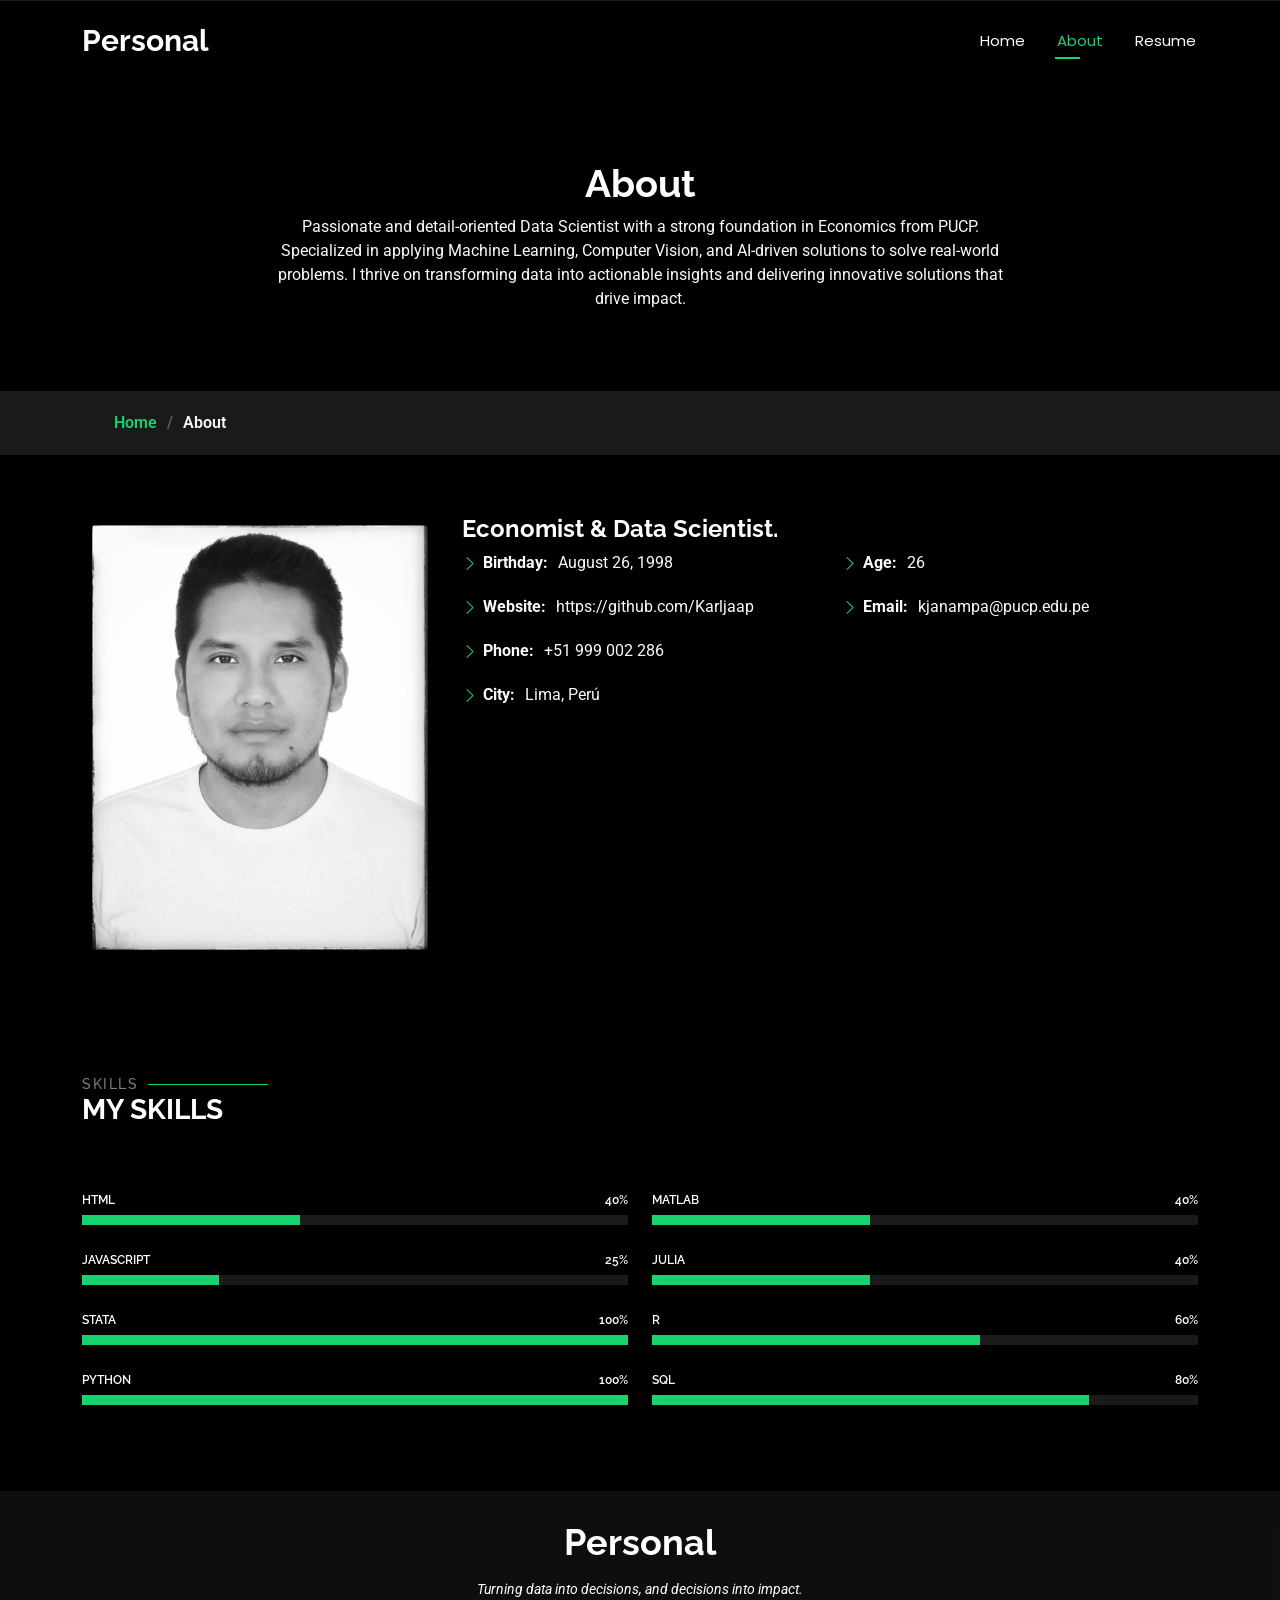
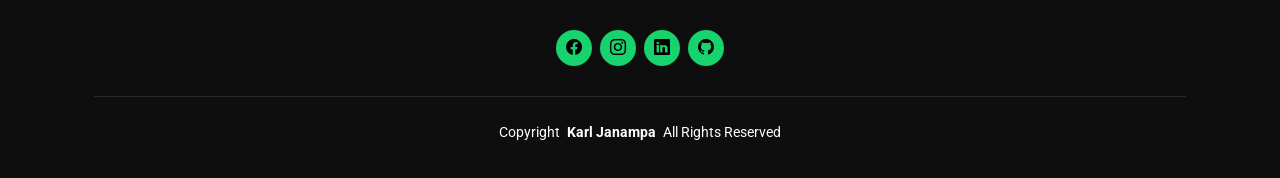
==== commit c521c2c3: "Update about.html" ====
--- a/about.html
+++ b/about.html
@@ -9,8 +9,8 @@
   <meta name="keywords" content="">
 
   <!-- Favicons -->
-  <link href="assets/img/Karl_Logo.png" rel="icon">
-  <link href="assets/img/apple-touch-icon.png" rel="apple-touch-icon">
+  <link href="assets/img/Karl_Logo.jpg" rel="icon">
+  <link href="assets/img/Karl_Logo.jpg" rel="apple-touch-icon">
 
   <!-- Fonts -->
   <link href="https://fonts.googleapis.com" rel="preconnect">
@@ -70,8 +70,8 @@
               <li><a href="#">Dropdown 3</a></li>
               <li><a href="#">Dropdown 4</a></li>
             </ul>
-          </li> -->
-          <li><a href="contact.html">Contact</a></li>
+          </li>
+          <li><a href="contact.html">Contact</a></li> -->
         </ul>
         <i class="mobile-nav-toggle d-xl-none bi bi-list"></i>
       </nav>
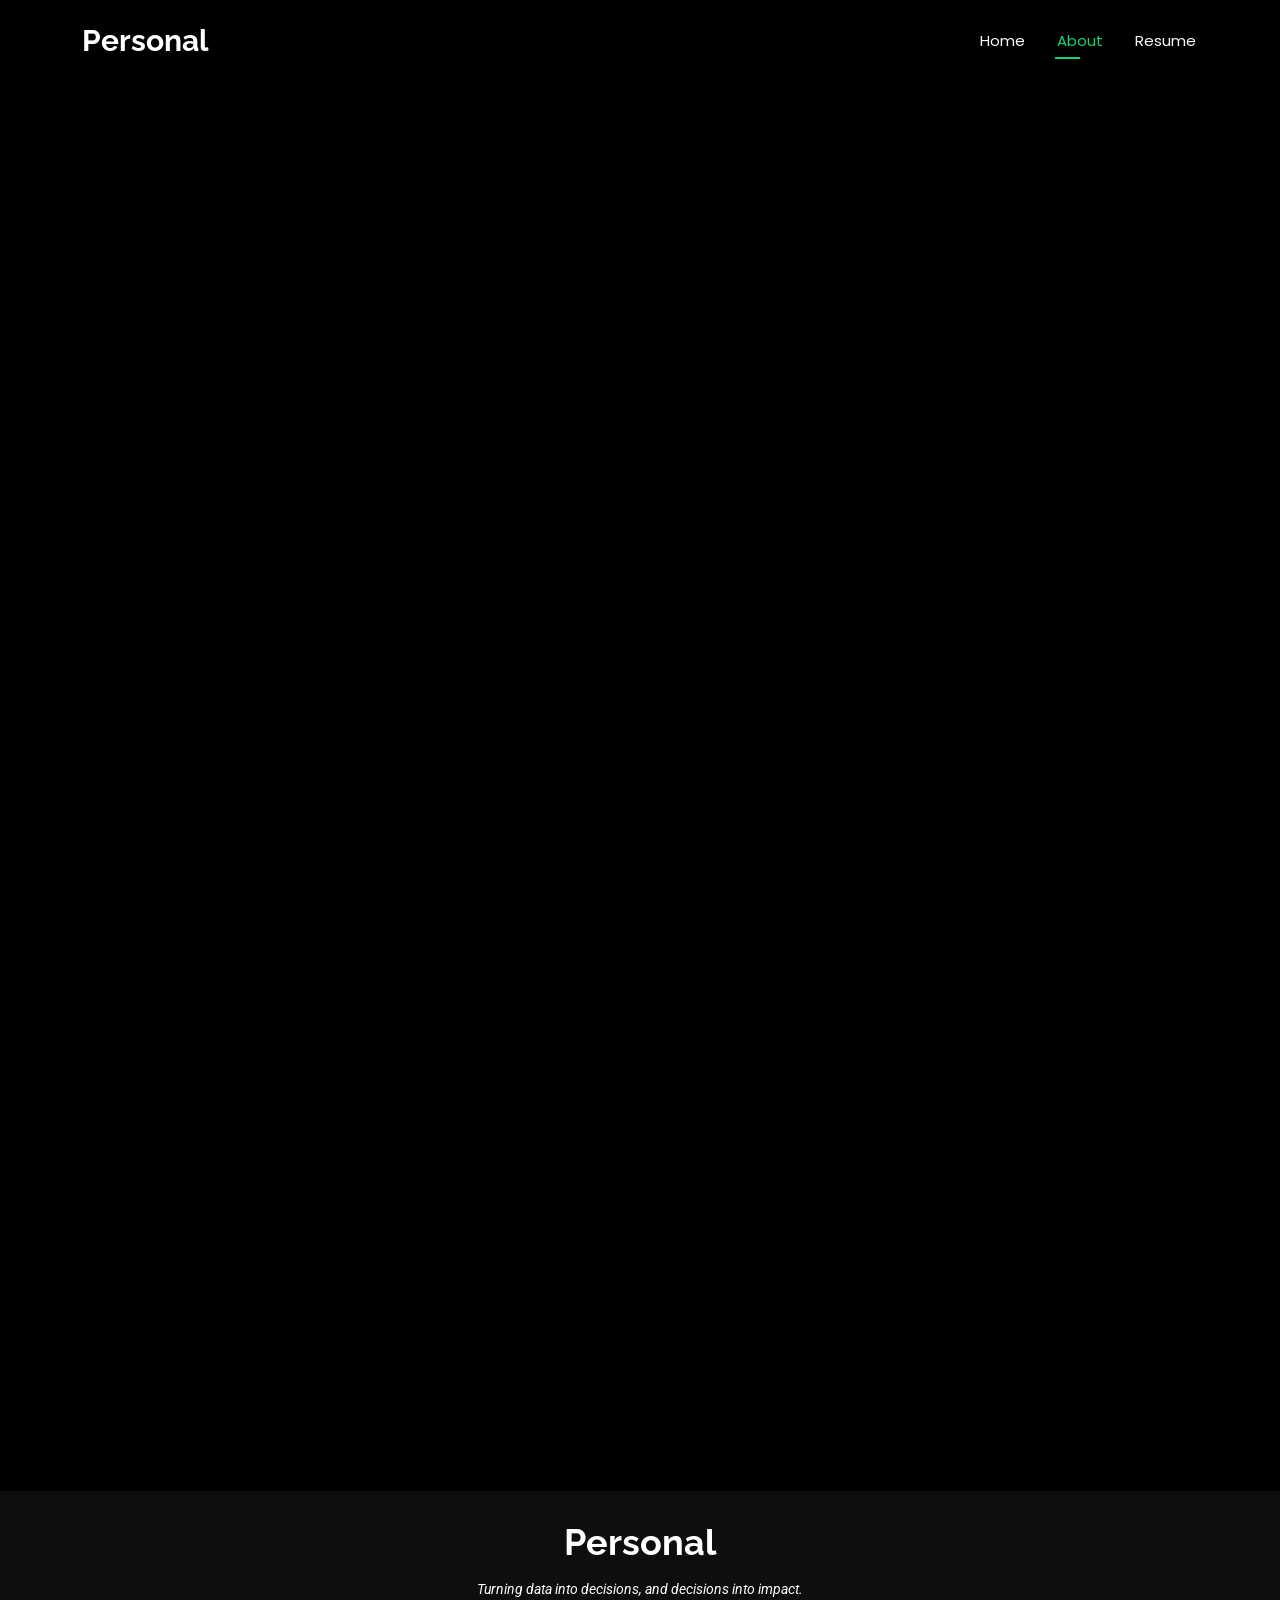
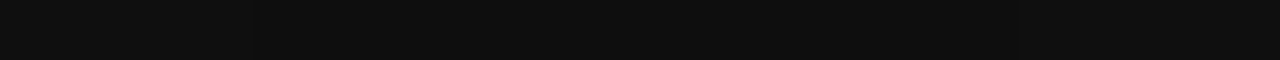
==== commit 6f36da38: "Update about.html" ====
--- a/about.html
+++ b/about.html
@@ -8,87 +8,48 @@
   <meta name="description" content="">
   <meta name="keywords" content="">
 
-  <!-- Favicons -->
   <link href="assets/img/Karl_Logo.jpg" rel="icon">
   <link href="assets/img/Karl_Logo.jpg" rel="apple-touch-icon">
 
-  <!-- Fonts -->
   <link href="https://fonts.googleapis.com" rel="preconnect">
   <link href="https://fonts.gstatic.com" rel="preconnect" crossorigin>
-  <link href="https://fonts.googleapis.com/css2?family=Roboto:ital,wght@0,100;0,300;0,400;0,500;0,700;0,900;1,100;1,300;1,400;1,500;1,700;1,900&family=Poppins:ital,wght@0,100;0,200;0,300;0,400;0,500;0,600;0,700;0,800;0,900;1,100;1,200;1,300;1,400;1,500;1,600;1,700;1,800;1,900&family=Raleway:ital,wght@0,100;0,200;0,300;0,400;0,500;0,600;0,700;0,800;0,900;1,100;1,200;1,300;1,400;1,500;1,600;1,700;1,800;1,900&display=swap" rel="stylesheet">
+  <link href="https://fonts.googleapis.com/css2?family=Roboto&family=Poppins&family=Raleway&display=swap" rel="stylesheet">
 
-  <!-- Vendor CSS Files -->
   <link href="assets/vendor/bootstrap/css/bootstrap.min.css" rel="stylesheet">
   <link href="assets/vendor/bootstrap-icons/bootstrap-icons.css" rel="stylesheet">
   <link href="assets/vendor/aos/aos.css" rel="stylesheet">
   <link href="assets/vendor/swiper/swiper-bundle.min.css" rel="stylesheet">
   <link href="assets/vendor/glightbox/css/glightbox.min.css" rel="stylesheet">
 
-  <!-- Main CSS File -->
   <link href="assets/css/main.css" rel="stylesheet">
-
-  <!-- =======================================================
-  * Template Name: Personal
-  * Template URL: https://bootstrapmade.com/personal-free-resume-bootstrap-template/
-  * Updated: Nov 04 2024 with Bootstrap v5.3.3
-  * Author: BootstrapMade.com
-  * License: https://bootstrapmade.com/license/
-  ======================================================== -->
 </head>
 
 <body class="about-page">
 
   <header id="header" class="header d-flex align-items-center fixed-top">
-    <div class="container-fluid container-xl position-relative d-flex align-items-center justify-content-between">
-
+    <div class="container-fluid container-xl d-flex align-items-center justify-content-between">
       <a href="index.html" class="logo d-flex align-items-center">
-        <!-- Uncomment the line below if you also wish to use an image logo -->
-        <!-- <img src="assets/img/logo.png" alt=""> -->
         <h1 class="sitename">Personal</h1>
       </a>
-
       <nav id="navmenu" class="navmenu">
         <ul>
           <li><a href="index.html">Home</a></li>
           <li><a href="about.html" class="active">About</a></li>
           <li><a href="resume.html">Resume</a></li>
-          <!-- <li><a href="services.html">Services</a></li>
-          <li><a href="portfolio.html">Portfolio</a></li>
-          <li class="dropdown"><a href="#"><span>Dropdown</span> <i class="bi bi-chevron-down toggle-dropdown"></i></a>
-            <ul>
-              <li><a href="#">Dropdown 1</a></li>
-              <li class="dropdown"><a href="#"><span>Deep Dropdown</span> <i class="bi bi-chevron-down toggle-dropdown"></i></a>
-                <ul>
-                  <li><a href="#">Deep Dropdown 1</a></li>
-                  <li><a href="#">Deep Dropdown 2</a></li>
-                  <li><a href="#">Deep Dropdown 3</a></li>
-                  <li><a href="#">Deep Dropdown 4</a></li>
-                  <li><a href="#">Deep Dropdown 5</a></li>
-                </ul>
-              </li>
-              <li><a href="#">Dropdown 2</a></li>
-              <li><a href="#">Dropdown 3</a></li>
-              <li><a href="#">Dropdown 4</a></li>
-            </ul>
-          </li>
-          <li><a href="contact.html">Contact</a></li> -->
         </ul>
         <i class="mobile-nav-toggle d-xl-none bi bi-list"></i>
       </nav>
-
     </div>
   </header>
 
   <main class="main">
-
-    <!-- Page Title -->
     <div class="page-title" data-aos="fade">
       <div class="heading">
         <div class="container">
-          <div class="row d-flex justify-content-center text-center">
+          <div class="row justify-content-center text-center">
             <div class="col-lg-8">
               <h1>About</h1>
-              <p class="mb-0"> Passionate and detail-oriented Data Scientist with a strong foundation in Economics from PUCP. Specialized in applying Machine Learning, Computer Vision, and AI-driven solutions to solve real-world problems. I thrive on transforming data into actionable insights and delivering innovative solutions that drive impact.</p>
+              <p class="mb-0">Passionate and detail-oriented Data Scientist with a strong foundation in Economics from PUCP. Specialized in applying Machine Learning, Computer Vision, and AI-driven solutions to solve real-world problems. I thrive on transforming data into actionable insights and delivering innovative solutions that drive impact.</p>
             </div>
           </div>
         </div>
@@ -101,23 +62,16 @@
           </ol>
         </div>
       </nav>
-    </div><!-- End Page Title -->
+    </div>
 
-    <!-- About Section -->
     <section id="about" class="about section">
-
       <div class="container" data-aos="fade-up" data-aos-delay="100">
-
         <div class="row gy-4 justify-content-center">
           <div class="col-lg-4">
             <img src="assets/img/Karl2.jpeg" class="img-fluid" alt="">
           </div>
           <div class="col-lg-8 content">
             <h2>Economist &amp; Data Scientist.</h2>
-            <!-- <p class="fst-italic py-3">
-              Lorem ipsum dolor sit amet, consectetur adipiscing elit, sed do eiusmod tempor incididunt ut labore et dolore
-              magna aliqua.
-            </p> -->
             <div class="row">
               <div class="col-lg-6">
                 <ul>
@@ -130,160 +84,88 @@
               <div class="col-lg-6">
                 <ul>
                   <li><i class="bi bi-chevron-right"></i> <strong>Age:</strong> <span>26</span></li>
-                  <!-- <li><i class="bi bi-chevron-right"></i> <strong>Degree:</strong> <span>Junior</span></li> -->
                   <li><i class="bi bi-chevron-right"></i> <strong>Email:</strong> <span>kjanampa@pucp.edu.pe</span></li>
-                  <!-- <li><i class="bi bi-chevron-right"></i> <strong>Freelance:</strong> <span>Available</span></li> -->
                 </ul>
               </div>
             </div>
-            <!-- <p class="py-3">
-              Officiis eligendi itaque labore et dolorum mollitia officiis optio vero. Quisquam sunt adipisci omnis et ut. Nulla accusantium dolor incidunt officia tempore. Et eius omnis.
-              Cupiditate ut dicta maxime officiis quidem quia. Sed et consectetur qui quia repellendus itaque neque.
-            </p> -->
           </div>
         </div>
+      </div>
+    </section>
 
-      </div>
-
-    </section><!-- /About Section -->
-
-
-
-    </section><!-- /Stats Section -->
-
-    <!-- Skills Section -->
     <section id="skills" class="skills section">
-
-      <!-- Section Title -->
       <div class="container section-title" data-aos="fade-up">
         <h2>Skills</h2>
         <div><span>My</span> <span class="description-title">Skills</span></div>
-      </div><!-- End Section Title -->
+      </div>
 
       <div class="container" data-aos="fade-up" data-aos-delay="100">
-
-        <div class="row skills-content skills-animation">
-
+        <div class="row skills-content">
           <div class="col-lg-6">
-
             <div class="progress">
-              <span class="skill"><span>HTML</span> <i class="val">40%</i></span>
+              <span class="skill">HTML <i class="val">40%</i></span>
               <div class="progress-bar-wrap">
-                <div class="progress-bar" role="progressbar" aria-valuenow="40" aria-valuemin="0" aria-valuemax="100"></div>
+                <div class="progress-bar" role="progressbar" style="width: 40%"></div>
               </div>
-            </div><!-- End Skills Item -->
-
+            </div>
             <div class="progress">
-              <span class="skill"><span>JavaScript</span> <i class="val">25%</i></span>
+              <span class="skill">JavaScript <i class="val">25%</i></span>
               <div class="progress-bar-wrap">
-                <div class="progress-bar" role="progressbar" aria-valuenow="25" aria-valuemin="0" aria-valuemax="100"></div>
+                <div class="progress-bar" role="progressbar" style="width: 25%"></div>
               </div>
-            </div><!-- End Skills Item -->
-
+            </div>
             <div class="progress">
-              <span class="skill"><span>STATA</span> <i class="val">100%</i></span>
+              <span class="skill">STATA <i class="val">100%</i></span>
               <div class="progress-bar-wrap">
-                <div class="progress-bar" role="progressbar" aria-valuenow="100" aria-valuemin="0" aria-valuemax="100"></div>
+                <div class="progress-bar" role="progressbar" style="width: 100%"></div>
               </div>
-            </div><!-- End Skills Item -->
-
+            </div>
             <div class="progress">
-              <span class="skill"><span>PYTHON</span> <i class="val">100%</i></span>
+              <span class="skill">PYTHON <i class="val">100%</i></span>
               <div class="progress-bar-wrap">
-                <div class="progress-bar" role="progressbar" aria-valuenow="100" aria-valuemin="0" aria-valuemax="100"></div>
+                <div class="progress-bar" role="progressbar" style="width: 100%"></div>
               </div>
-            </div><!-- End Skills Item -->
-
+            </div>
           </div>
 
           <div class="col-lg-6">
             <div class="progress">
-              <span class="skill"><span>MATLAB</span> <i class="val">40%</i></span>
+              <span class="skill">MATLAB <i class="val">40%</i></span>
               <div class="progress-bar-wrap">
-                <div class="progress-bar" role="progressbar" aria-valuenow="40" aria-valuemin="0" aria-valuemax="100"></div>
+                <div class="progress-bar" role="progressbar" style="width: 40%"></div>
               </div>
-            </div><!-- End Skills Item -->
-
+            </div>
             <div class="progress">
-              <span class="skill"><span>JULIA</span> <i class="val">40%</i></span>
+              <span class="skill">JULIA <i class="val">40%</i></span>
               <div class="progress-bar-wrap">
-                <div class="progress-bar" role="progressbar" aria-valuenow="40" aria-valuemin="0" aria-valuemax="100"></div>
+                <div class="progress-bar" role="progressbar" style="width: 40%"></div>
               </div>
-            </div><!-- End Skills Item -->
-
+            </div>
             <div class="progress">
-              <span class="skill"><span>R</span> <i class="val">60%</i></span>
+              <span class="skill">R <i class="val">60%</i></span>
               <div class="progress-bar-wrap">
-                <div class="progress-bar" role="progressbar" aria-valuenow="60" aria-valuemin="0" aria-valuemax="100"></div>
+                <div class="progress-bar" role="progressbar" style="width: 60%"></div>
               </div>
-            </div><!-- End Skills Item -->
-
+            </div>
             <div class="progress">
-              <span class="skill"><span>SQL</span> <i class="val">80%</i></span>
+              <span class="skill">SQL <i class="val">80%</i></span>
               <div class="progress-bar-wrap">
-                <div class="progress-bar" role="progressbar" aria-valuenow="80" aria-valuemin="0" aria-valuemax="100"></div>
+                <div class="progress-bar" role="progressbar" style="width: 80%"></div>
               </div>
-            </div><!-- End Skills Item -->
-
+            </div>
           </div>
-
         </div>
-
       </div>
-
-    </section><!-- /Skills Section -->
-
-    </section><!-- /Interests Section -->
-
-    </section><!-- /Testimonials Section -->
-
+    </section>
   </main>
 
   <footer id="footer" class="footer dark-background">
     <div class="container">
       <h3 class="sitename">Personal</h3>
       <p>Turning data into decisions, and decisions into impact.</p>
-      <div class="social-links d-flex justify-content-center">
-        <a href="https://www.facebook.com/karlwillem.janampaaparicio.10"><i class="bi bi-facebook"></i></a>
-        <a href="https://www.instagram.com/karljanampa/"><i class="bi bi-instagram"></i></a>
-        <a href="https://www.linkedin.com/in/karljaap26/"><i class="bi bi-linkedin"></i></a>
-        <a href="https://github.com/Karljaap" target="_blank"><i class="bi bi-github"></i></a>
-      </div>
-      <div class="container">
-        <div class="copyright">
-          <span>Copyright</span> <strong class="px-1 sitename">Karl Janampa</strong> <span>All Rights Reserved</span>
-        </div>
-        <div class="credits">
-          <!-- All the links in the footer should remain intact. -->
-          <!-- You can delete the links only if you've purchased the pro version. -->
-          <!-- Licensing information: https://bootstrapmade.com/license/ -->
-          <!-- Purchase the pro version with working PHP/AJAX contact form: [buy-url] -->
-        </div>
-      </div>
     </div>
   </footer>
 
-  <!-- Scroll Top -->
-  <a href="#" id="scroll-top" class="scroll-top d-flex align-items-center justify-content-center"><i class="bi bi-arrow-up-short"></i></a>
-
-  <!-- Preloader -->
-  <div id="preloader"></div>
-
-  <!-- Vendor JS Files -->
-  <script src="assets/vendor/bootstrap/js/bootstrap.bundle.min.js"></script>
-  <script src="assets/vendor/php-email-form/validate.js"></script>
-  <script src="assets/vendor/aos/aos.js"></script>
-  <script src="assets/vendor/typed.js/typed.umd.js"></script>
-  <script src="assets/vendor/purecounter/purecounter_vanilla.js"></script>
-  <script src="assets/vendor/waypoints/noframework.waypoints.js"></script>
-  <script src="assets/vendor/swiper/swiper-bundle.min.js"></script>
-  <script src="assets/vendor/glightbox/js/glightbox.min.js"></script>
-  <script src="assets/vendor/imagesloaded/imagesloaded.pkgd.min.js"></script>
-  <script src="assets/vendor/isotope-layout/isotope.pkgd.min.js"></script>
-
-  <!-- Main JS File -->
-  <script src="assets/js/main.js"></script>
-
 </body>
 
-</html>+</html>
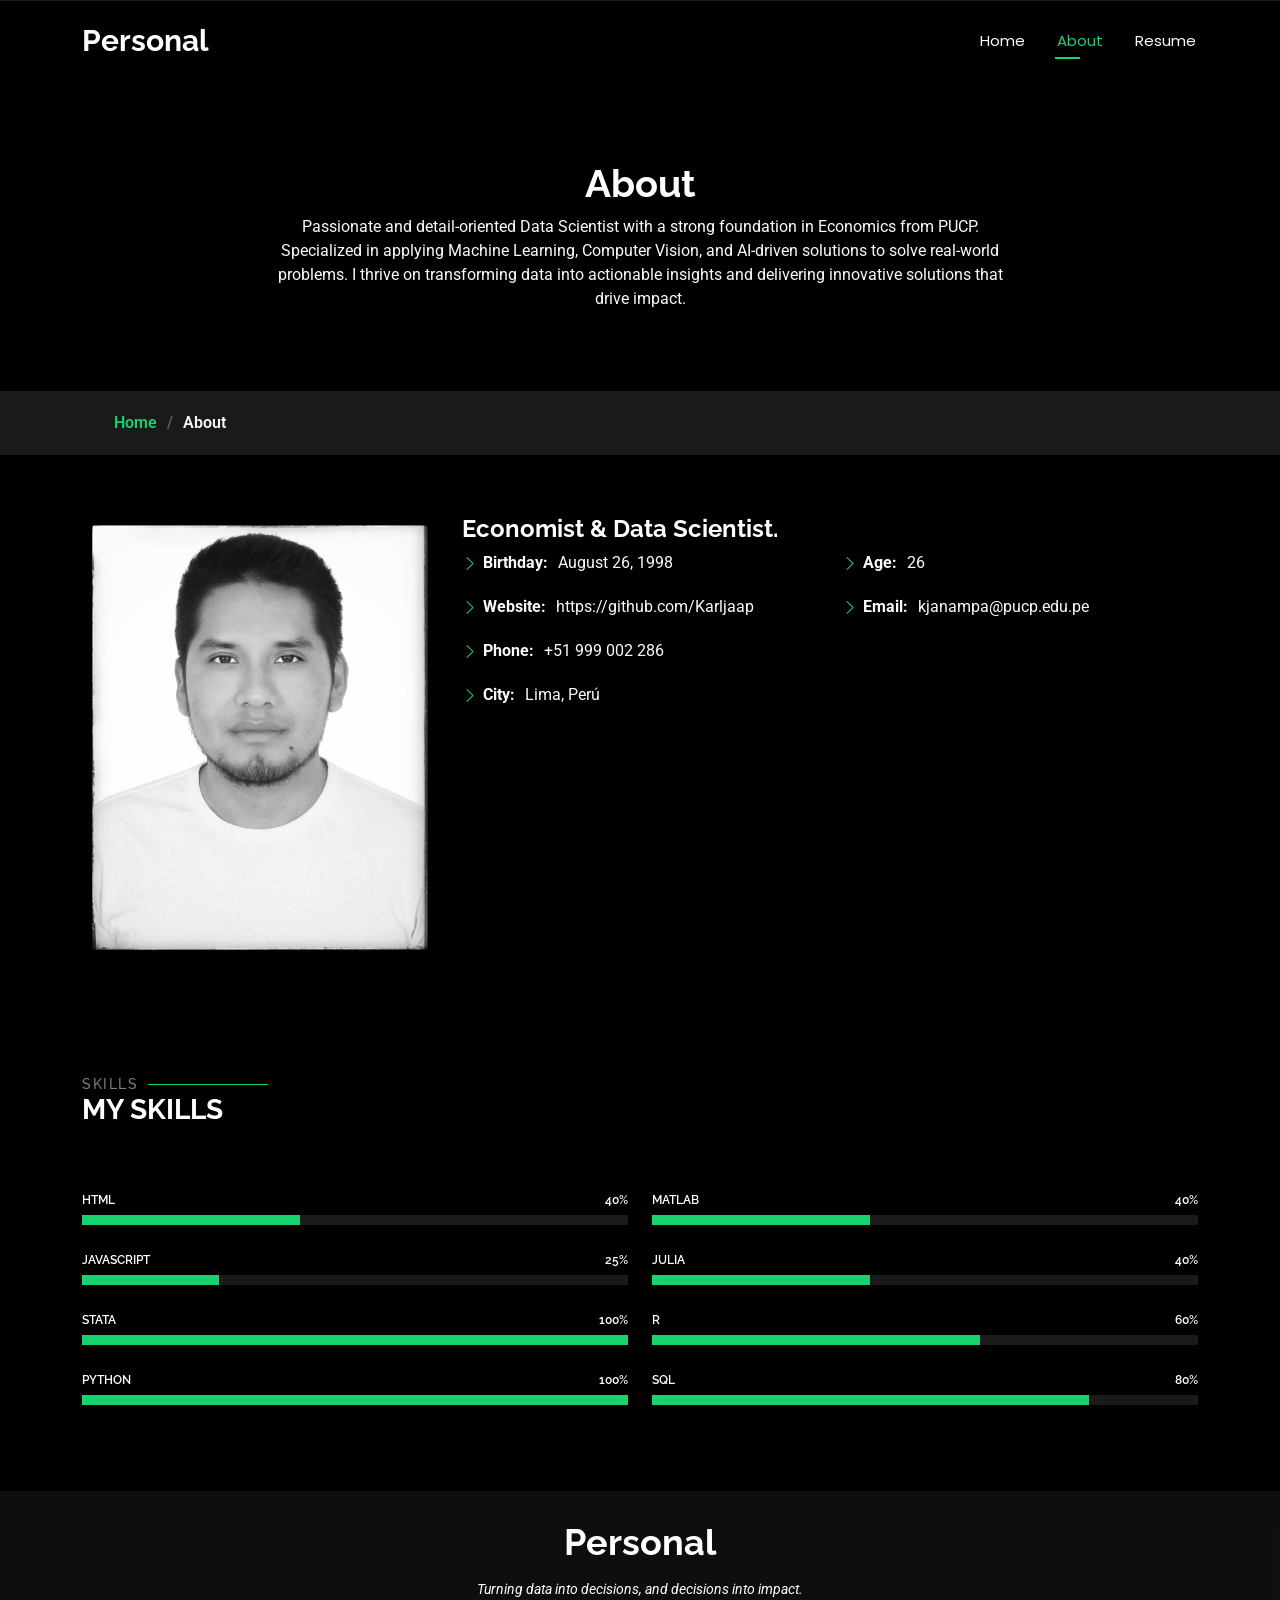
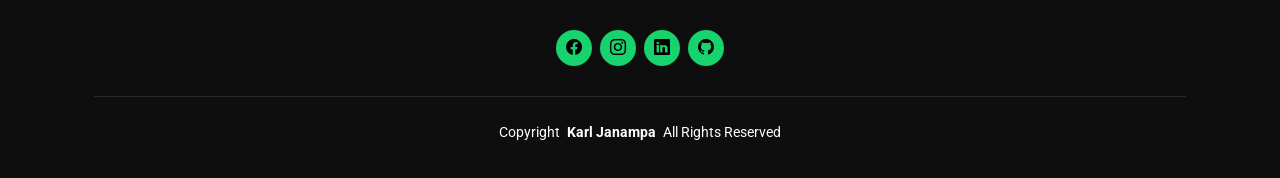
==== commit 0b2b2c83: "Update about.html" ====
--- a/about.html
+++ b/about.html
@@ -8,48 +8,87 @@
   <meta name="description" content="">
   <meta name="keywords" content="">
 
+  <!-- Favicons -->
   <link href="assets/img/Karl_Logo.jpg" rel="icon">
   <link href="assets/img/Karl_Logo.jpg" rel="apple-touch-icon">
 
+  <!-- Fonts -->
   <link href="https://fonts.googleapis.com" rel="preconnect">
   <link href="https://fonts.gstatic.com" rel="preconnect" crossorigin>
-  <link href="https://fonts.googleapis.com/css2?family=Roboto&family=Poppins&family=Raleway&display=swap" rel="stylesheet">
-
+  <link href="https://fonts.googleapis.com/css2?family=Roboto:ital,wght@0,100;0,300;0,400;0,500;0,700;0,900;1,100;1,300;1,400;1,500;1,700;1,900&family=Poppins:ital,wght@0,100;0,200;0,300;0,400;0,500;0,600;0,700;0,800;0,900;1,100;1,200;1,300;1,400;1,500;1,600;1,700;1,800;1,900&family=Raleway:ital,wght@0,100;0,200;0,300;0,400;0,500;0,600;0,700;0,800;0,900;1,100;1,200;1,300;1,400;1,500;1,600;1,700;1,800;1,900&display=swap" rel="stylesheet">
+
+  <!-- Vendor CSS Files -->
   <link href="assets/vendor/bootstrap/css/bootstrap.min.css" rel="stylesheet">
   <link href="assets/vendor/bootstrap-icons/bootstrap-icons.css" rel="stylesheet">
   <link href="assets/vendor/aos/aos.css" rel="stylesheet">
   <link href="assets/vendor/swiper/swiper-bundle.min.css" rel="stylesheet">
   <link href="assets/vendor/glightbox/css/glightbox.min.css" rel="stylesheet">
 
+  <!-- Main CSS File -->
   <link href="assets/css/main.css" rel="stylesheet">
+
+  <!-- =======================================================
+  * Template Name: Personal
+  * Template URL: https://bootstrapmade.com/personal-free-resume-bootstrap-template/
+  * Updated: Nov 04 2024 with Bootstrap v5.3.3
+  * Author: BootstrapMade.com
+  * License: https://bootstrapmade.com/license/
+  ======================================================== -->
 </head>
 
 <body class="about-page">
 
   <header id="header" class="header d-flex align-items-center fixed-top">
-    <div class="container-fluid container-xl d-flex align-items-center justify-content-between">
+    <div class="container-fluid container-xl position-relative d-flex align-items-center justify-content-between">
+
       <a href="index.html" class="logo d-flex align-items-center">
+        <!-- Uncomment the line below if you also wish to use an image logo -->
+        <!-- <img src="assets/img/logo.png" alt=""> -->
         <h1 class="sitename">Personal</h1>
       </a>
+
       <nav id="navmenu" class="navmenu">
         <ul>
           <li><a href="index.html">Home</a></li>
           <li><a href="about.html" class="active">About</a></li>
           <li><a href="resume.html">Resume</a></li>
+          <!-- <li><a href="services.html">Services</a></li>
+          <li><a href="portfolio.html">Portfolio</a></li>
+          <li class="dropdown"><a href="#"><span>Dropdown</span> <i class="bi bi-chevron-down toggle-dropdown"></i></a>
+            <ul>
+              <li><a href="#">Dropdown 1</a></li>
+              <li class="dropdown"><a href="#"><span>Deep Dropdown</span> <i class="bi bi-chevron-down toggle-dropdown"></i></a>
+                <ul>
+                  <li><a href="#">Deep Dropdown 1</a></li>
+                  <li><a href="#">Deep Dropdown 2</a></li>
+                  <li><a href="#">Deep Dropdown 3</a></li>
+                  <li><a href="#">Deep Dropdown 4</a></li>
+                  <li><a href="#">Deep Dropdown 5</a></li>
+                </ul>
+              </li>
+              <li><a href="#">Dropdown 2</a></li>
+              <li><a href="#">Dropdown 3</a></li>
+              <li><a href="#">Dropdown 4</a></li>
+            </ul>
+          </li>
+          <li><a href="contact.html">Contact</a></li> -->
         </ul>
         <i class="mobile-nav-toggle d-xl-none bi bi-list"></i>
       </nav>
+
     </div>
   </header>
 
   <main class="main">
+
+    <!-- Page Title -->
     <div class="page-title" data-aos="fade">
       <div class="heading">
         <div class="container">
-          <div class="row justify-content-center text-center">
+          <div class="row d-flex justify-content-center text-center">
             <div class="col-lg-8">
               <h1>About</h1>
-              <p class="mb-0">Passionate and detail-oriented Data Scientist with a strong foundation in Economics from PUCP. Specialized in applying Machine Learning, Computer Vision, and AI-driven solutions to solve real-world problems. I thrive on transforming data into actionable insights and delivering innovative solutions that drive impact.</p>
+              <p class="mb-0"> Passionate and detail-oriented Data Scientist with a strong foundation in Economics from PUCP. Specialized in applying Machine Learning, Computer Vision, and AI-driven solutions to solve real-world problems. I thrive on transforming data into actionable insights and delivering innovative solutions that drive impact.</p>
             </div>
           </div>
         </div>
@@ -62,16 +101,23 @@
           </ol>
         </div>
       </nav>
-    </div>
-
+    </div><!-- End Page Title -->
+
+    <!-- About Section -->
     <section id="about" class="about section">
+
       <div class="container" data-aos="fade-up" data-aos-delay="100">
+
         <div class="row gy-4 justify-content-center">
           <div class="col-lg-4">
             <img src="assets/img/Karl2.jpeg" class="img-fluid" alt="">
           </div>
           <div class="col-lg-8 content">
             <h2>Economist &amp; Data Scientist.</h2>
+            <!-- <p class="fst-italic py-3">
+              Lorem ipsum dolor sit amet, consectetur adipiscing elit, sed do eiusmod tempor incididunt ut labore et dolore
+              magna aliqua.
+            </p> -->
             <div class="row">
               <div class="col-lg-6">
                 <ul>
@@ -84,88 +130,160 @@
               <div class="col-lg-6">
                 <ul>
                   <li><i class="bi bi-chevron-right"></i> <strong>Age:</strong> <span>26</span></li>
+                  <!-- <li><i class="bi bi-chevron-right"></i> <strong>Degree:</strong> <span>Junior</span></li> -->
                   <li><i class="bi bi-chevron-right"></i> <strong>Email:</strong> <span>kjanampa@pucp.edu.pe</span></li>
+                  <!-- <li><i class="bi bi-chevron-right"></i> <strong>Freelance:</strong> <span>Available</span></li> -->
                 </ul>
               </div>
             </div>
-          </div>
-        </div>
-      </div>
-    </section>
-
+            <!-- <p class="py-3">
+              Officiis eligendi itaque labore et dolorum mollitia officiis optio vero. Quisquam sunt adipisci omnis et ut. Nulla accusantium dolor incidunt officia tempore. Et eius omnis.
+              Cupiditate ut dicta maxime officiis quidem quia. Sed et consectetur qui quia repellendus itaque neque.
+            </p> -->
+          </div>
+        </div>
+
+      </div>
+
+    </section><!-- /About Section -->
+
+
+
+    </section><!-- /Stats Section -->
+
+    <!-- Skills Section -->
     <section id="skills" class="skills section">
+
+      <!-- Section Title -->
       <div class="container section-title" data-aos="fade-up">
         <h2>Skills</h2>
         <div><span>My</span> <span class="description-title">Skills</span></div>
-      </div>
+      </div><!-- End Section Title -->
 
       <div class="container" data-aos="fade-up" data-aos-delay="100">
-        <div class="row skills-content">
+
+        <div class="row skills-content skills-animation">
+
           <div class="col-lg-6">
-            <div class="progress">
-              <span class="skill">HTML <i class="val">40%</i></span>
-              <div class="progress-bar-wrap">
-                <div class="progress-bar" role="progressbar" style="width: 40%"></div>
-              </div>
-            </div>
-            <div class="progress">
-              <span class="skill">JavaScript <i class="val">25%</i></span>
-              <div class="progress-bar-wrap">
-                <div class="progress-bar" role="progressbar" style="width: 25%"></div>
-              </div>
-            </div>
-            <div class="progress">
-              <span class="skill">STATA <i class="val">100%</i></span>
-              <div class="progress-bar-wrap">
-                <div class="progress-bar" role="progressbar" style="width: 100%"></div>
-              </div>
-            </div>
-            <div class="progress">
-              <span class="skill">PYTHON <i class="val">100%</i></span>
-              <div class="progress-bar-wrap">
-                <div class="progress-bar" role="progressbar" style="width: 100%"></div>
-              </div>
-            </div>
+
+            <div class="progress">
+              <span class="skill"><span>HTML</span> <i class="val">40%</i></span>
+              <div class="progress-bar-wrap">
+                <div class="progress-bar" role="progressbar" aria-valuenow="40" aria-valuemin="0" aria-valuemax="100"></div>
+              </div>
+            </div><!-- End Skills Item -->
+
+            <div class="progress">
+              <span class="skill"><span>JavaScript</span> <i class="val">25%</i></span>
+              <div class="progress-bar-wrap">
+                <div class="progress-bar" role="progressbar" aria-valuenow="25" aria-valuemin="0" aria-valuemax="100"></div>
+              </div>
+            </div><!-- End Skills Item -->
+
+            <div class="progress">
+              <span class="skill"><span>STATA</span> <i class="val">100%</i></span>
+              <div class="progress-bar-wrap">
+                <div class="progress-bar" role="progressbar" aria-valuenow="100" aria-valuemin="0" aria-valuemax="100"></div>
+              </div>
+            </div><!-- End Skills Item -->
+
+            <div class="progress">
+              <span class="skill"><span>PYTHON</span> <i class="val">100%</i></span>
+              <div class="progress-bar-wrap">
+                <div class="progress-bar" role="progressbar" aria-valuenow="100" aria-valuemin="0" aria-valuemax="100"></div>
+              </div>
+            </div><!-- End Skills Item -->
+
           </div>
 
           <div class="col-lg-6">
             <div class="progress">
-              <span class="skill">MATLAB <i class="val">40%</i></span>
-              <div class="progress-bar-wrap">
-                <div class="progress-bar" role="progressbar" style="width: 40%"></div>
-              </div>
-            </div>
-            <div class="progress">
-              <span class="skill">JULIA <i class="val">40%</i></span>
-              <div class="progress-bar-wrap">
-                <div class="progress-bar" role="progressbar" style="width: 40%"></div>
-              </div>
-            </div>
-            <div class="progress">
-              <span class="skill">R <i class="val">60%</i></span>
-              <div class="progress-bar-wrap">
-                <div class="progress-bar" role="progressbar" style="width: 60%"></div>
-              </div>
-            </div>
-            <div class="progress">
-              <span class="skill">SQL <i class="val">80%</i></span>
-              <div class="progress-bar-wrap">
-                <div class="progress-bar" role="progressbar" style="width: 80%"></div>
-              </div>
-            </div>
-          </div>
-        </div>
-      </div>
-    </section>
+              <span class="skill"><span>MATLAB</span> <i class="val">40%</i></span>
+              <div class="progress-bar-wrap">
+                <div class="progress-bar" role="progressbar" aria-valuenow="40" aria-valuemin="0" aria-valuemax="100"></div>
+              </div>
+            </div><!-- End Skills Item -->
+
+            <div class="progress">
+              <span class="skill"><span>JULIA</span> <i class="val">40%</i></span>
+              <div class="progress-bar-wrap">
+                <div class="progress-bar" role="progressbar" aria-valuenow="40" aria-valuemin="0" aria-valuemax="100"></div>
+              </div>
+            </div><!-- End Skills Item -->
+
+            <div class="progress">
+              <span class="skill"><span>R</span> <i class="val">60%</i></span>
+              <div class="progress-bar-wrap">
+                <div class="progress-bar" role="progressbar" aria-valuenow="60" aria-valuemin="0" aria-valuemax="100"></div>
+              </div>
+            </div><!-- End Skills Item -->
+
+            <div class="progress">
+              <span class="skill"><span>SQL</span> <i class="val">80%</i></span>
+              <div class="progress-bar-wrap">
+                <div class="progress-bar" role="progressbar" aria-valuenow="80" aria-valuemin="0" aria-valuemax="100"></div>
+              </div>
+            </div><!-- End Skills Item -->
+
+          </div>
+
+        </div>
+
+      </div>
+
+    </section><!-- /Skills Section -->
+
+    </section><!-- /Interests Section -->
+
+    </section><!-- /Testimonials Section -->
+
   </main>
 
   <footer id="footer" class="footer dark-background">
     <div class="container">
       <h3 class="sitename">Personal</h3>
       <p>Turning data into decisions, and decisions into impact.</p>
+      <div class="social-links d-flex justify-content-center">
+        <a href="https://www.facebook.com/karlwillem.janampaaparicio.10"><i class="bi bi-facebook"></i></a>
+        <a href="https://www.instagram.com/karljanampa/"><i class="bi bi-instagram"></i></a>
+        <a href="https://www.linkedin.com/in/karljaap26/"><i class="bi bi-linkedin"></i></a>
+        <a href="https://github.com/Karljaap" target="_blank"><i class="bi bi-github"></i></a>
+      </div>
+      <div class="container">
+        <div class="copyright">
+          <span>Copyright</span> <strong class="px-1 sitename">Karl Janampa</strong> <span>All Rights Reserved</span>
+        </div>
+        <div class="credits">
+          <!-- All the links in the footer should remain intact. -->
+          <!-- You can delete the links only if you've purchased the pro version. -->
+          <!-- Licensing information: https://bootstrapmade.com/license/ -->
+          <!-- Purchase the pro version with working PHP/AJAX contact form: [buy-url] -->
+        </div>
+      </div>
     </div>
   </footer>
 
+  <!-- Scroll Top -->
+  <a href="#" id="scroll-top" class="scroll-top d-flex align-items-center justify-content-center"><i class="bi bi-arrow-up-short"></i></a>
+
+  <!-- Preloader -->
+  <div id="preloader"></div>
+
+  <!-- Vendor JS Files -->
+  <script src="assets/vendor/bootstrap/js/bootstrap.bundle.min.js"></script>
+  <script src="assets/vendor/php-email-form/validate.js"></script>
+  <script src="assets/vendor/aos/aos.js"></script>
+  <script src="assets/vendor/typed.js/typed.umd.js"></script>
+  <script src="assets/vendor/purecounter/purecounter_vanilla.js"></script>
+  <script src="assets/vendor/waypoints/noframework.waypoints.js"></script>
+  <script src="assets/vendor/swiper/swiper-bundle.min.js"></script>
+  <script src="assets/vendor/glightbox/js/glightbox.min.js"></script>
+  <script src="assets/vendor/imagesloaded/imagesloaded.pkgd.min.js"></script>
+  <script src="assets/vendor/isotope-layout/isotope.pkgd.min.js"></script>
+
+  <!-- Main JS File -->
+  <script src="assets/js/main.js"></script>
+
 </body>
 
-</html>
+</html>
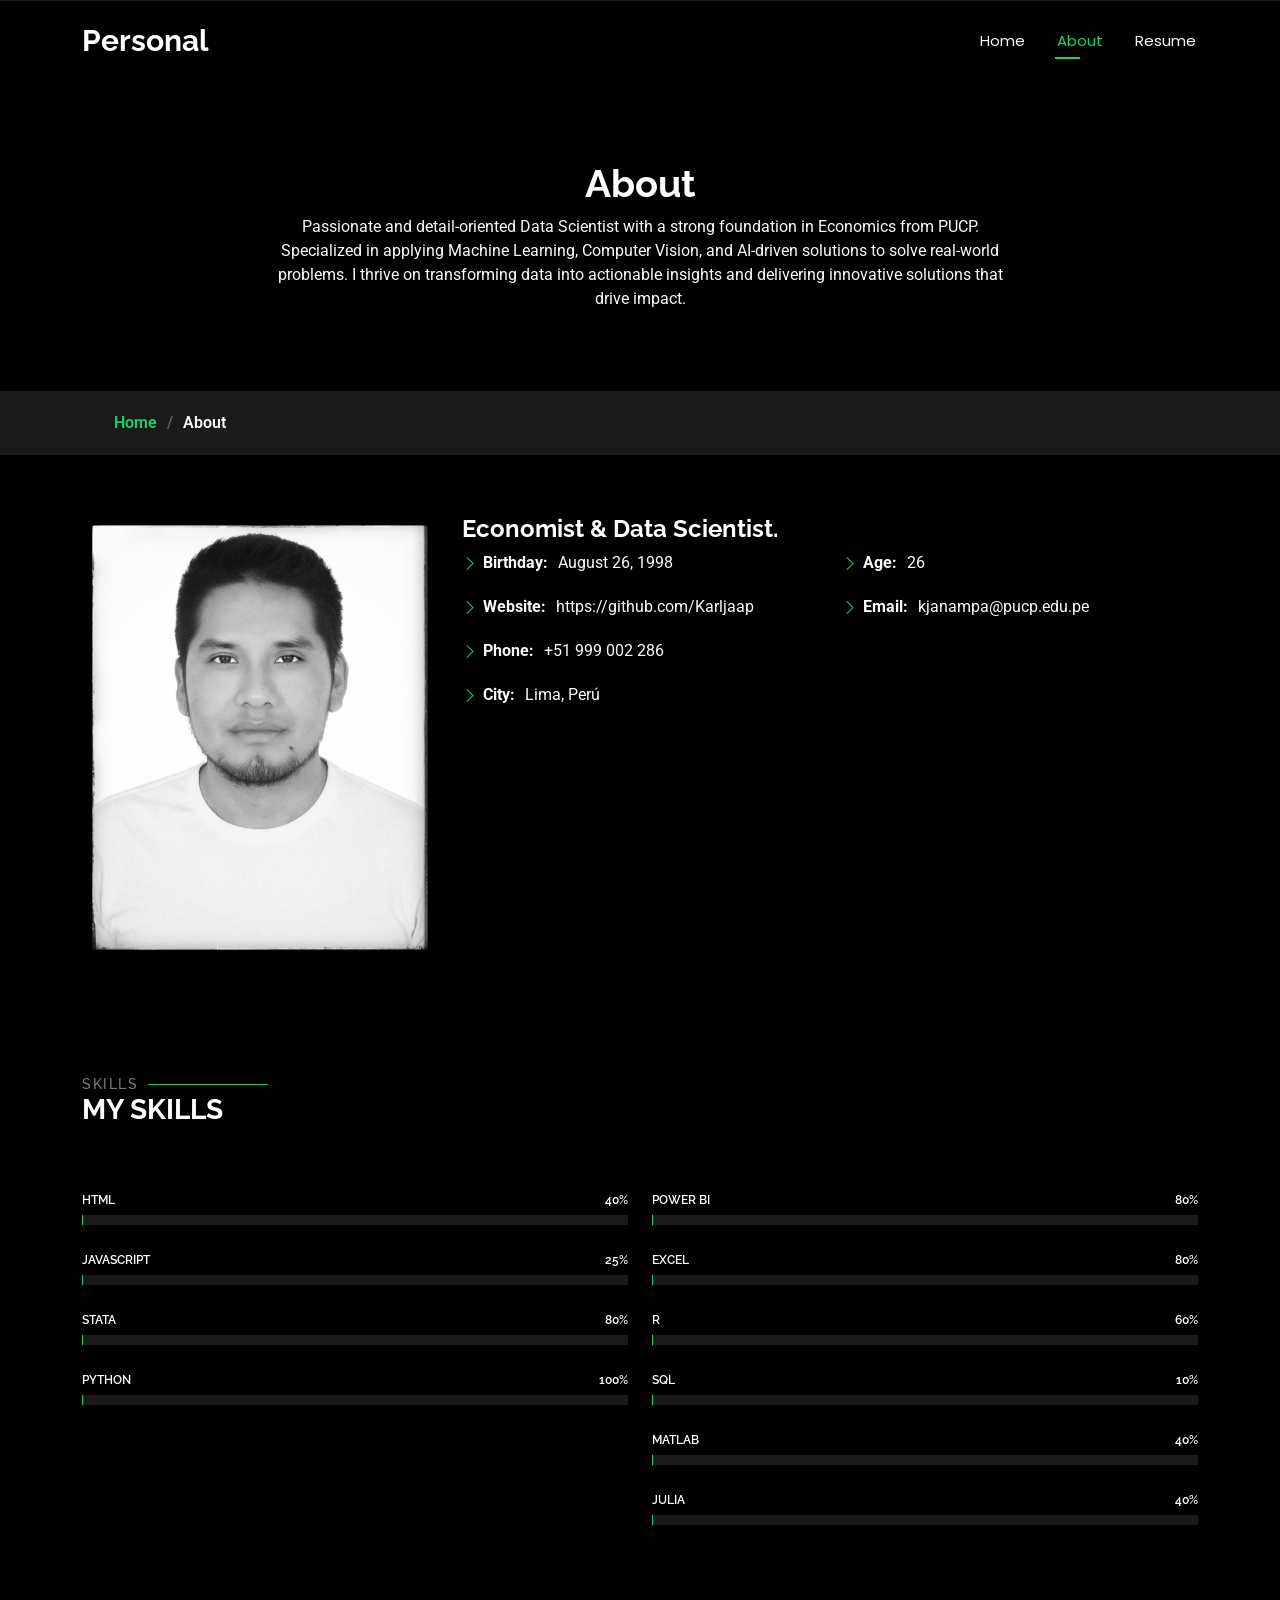
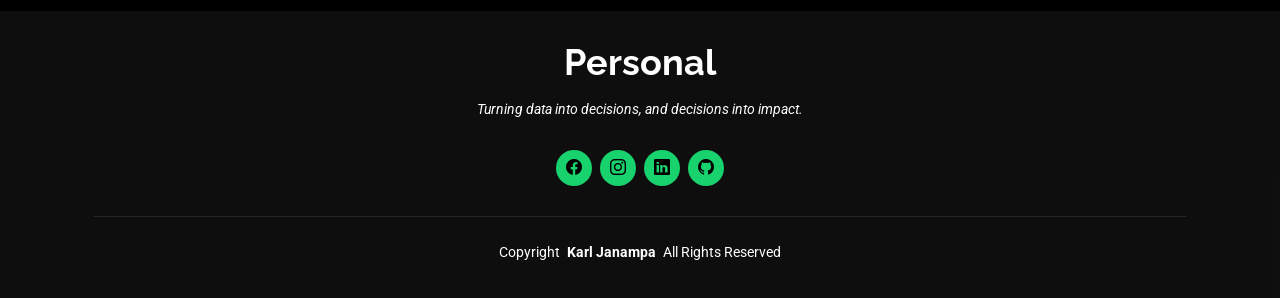
==== commit 8f1eb6b8: "Update about.html" ====
--- a/about.html
+++ b/about.html
@@ -181,23 +181,51 @@
             </div><!-- End Skills Item -->
 
             <div class="progress">
-              <span class="skill"><span>STATA</span> <i class="val">100%</i></span>
+              <span class="skill"><span>STATA</span> <i class="val">80%</i></span>
+              <div class="progress-bar-wrap">
+                <div class="progress-bar" role="progressbar" aria-valuenow="80" aria-valuemin="0" aria-valuemax="100"></div>
+              </div>
+            </div><!-- End Skills Item -->
+
+            <div class="progress">
+              <span class="skill"><span>PYTHON</span> <i class="val">100%</i></span>
               <div class="progress-bar-wrap">
                 <div class="progress-bar" role="progressbar" aria-valuenow="100" aria-valuemin="0" aria-valuemax="100"></div>
               </div>
             </div><!-- End Skills Item -->
 
-            <div class="progress">
-              <span class="skill"><span>PYTHON</span> <i class="val">100%</i></span>
-              <div class="progress-bar-wrap">
-                <div class="progress-bar" role="progressbar" aria-valuenow="100" aria-valuemin="0" aria-valuemax="100"></div>
-              </div>
-            </div><!-- End Skills Item -->
-
           </div>
 
           <div class="col-lg-6">
             <div class="progress">
+              <span class="skill"><span>Power BI</span> <i class="val">80%</i></span>
+              <div class="progress-bar-wrap">
+                <div class="progress-bar" role="progressbar" aria-valuenow="80" aria-valuemin="0" aria-valuemax="100"></div>
+              </div>
+            </div><!-- End Skills Item -->
+
+            <div class="progress">
+              <span class="skill"><span>Excel</span> <i class="val">80%</i></span>
+              <div class="progress-bar-wrap">
+                <div class="progress-bar" role="progressbar" aria-valuenow="80" aria-valuemin="0" aria-valuemax="100"></div>
+              </div>
+            </div><!-- End Skills Item -->
+
+            <div class="progress">
+              <span class="skill"><span>R</span> <i class="val">60%</i></span>
+              <div class="progress-bar-wrap">
+                <div class="progress-bar" role="progressbar" aria-valuenow="60" aria-valuemin="0" aria-valuemax="100"></div>
+              </div>
+            </div><!-- End Skills Item -->
+
+            <div class="progress">
+              <span class="skill"><span>SQL</span> <i class="val">10%</i></span>
+              <div class="progress-bar-wrap">
+                <div class="progress-bar" role="progressbar" aria-valuenow="10" aria-valuemin="0" aria-valuemax="100"></div>
+              </div>
+            </div><!-- End Skills Item -->
+
+            <div class="progress">
               <span class="skill"><span>MATLAB</span> <i class="val">40%</i></span>
               <div class="progress-bar-wrap">
                 <div class="progress-bar" role="progressbar" aria-valuenow="40" aria-valuemin="0" aria-valuemax="100"></div>
@@ -210,21 +238,6 @@
                 <div class="progress-bar" role="progressbar" aria-valuenow="40" aria-valuemin="0" aria-valuemax="100"></div>
               </div>
             </div><!-- End Skills Item -->
-
-            <div class="progress">
-              <span class="skill"><span>R</span> <i class="val">60%</i></span>
-              <div class="progress-bar-wrap">
-                <div class="progress-bar" role="progressbar" aria-valuenow="60" aria-valuemin="0" aria-valuemax="100"></div>
-              </div>
-            </div><!-- End Skills Item -->
-
-            <div class="progress">
-              <span class="skill"><span>SQL</span> <i class="val">80%</i></span>
-              <div class="progress-bar-wrap">
-                <div class="progress-bar" role="progressbar" aria-valuenow="80" aria-valuemin="0" aria-valuemax="100"></div>
-              </div>
-            </div><!-- End Skills Item -->
-
           </div>
 
         </div>
@@ -273,9 +286,6 @@
   <script src="assets/vendor/bootstrap/js/bootstrap.bundle.min.js"></script>
   <script src="assets/vendor/php-email-form/validate.js"></script>
   <script src="assets/vendor/aos/aos.js"></script>
-  <script src="assets/vendor/typed.js/typed.umd.js"></script>
-  <script src="assets/vendor/purecounter/purecounter_vanilla.js"></script>
-  <script src="assets/vendor/waypoints/noframework.waypoints.js"></script>
   <script src="assets/vendor/swiper/swiper-bundle.min.js"></script>
   <script src="assets/vendor/glightbox/js/glightbox.min.js"></script>
   <script src="assets/vendor/imagesloaded/imagesloaded.pkgd.min.js"></script>
@@ -286,4 +296,4 @@
 
 </body>
 
-</html>+</html>
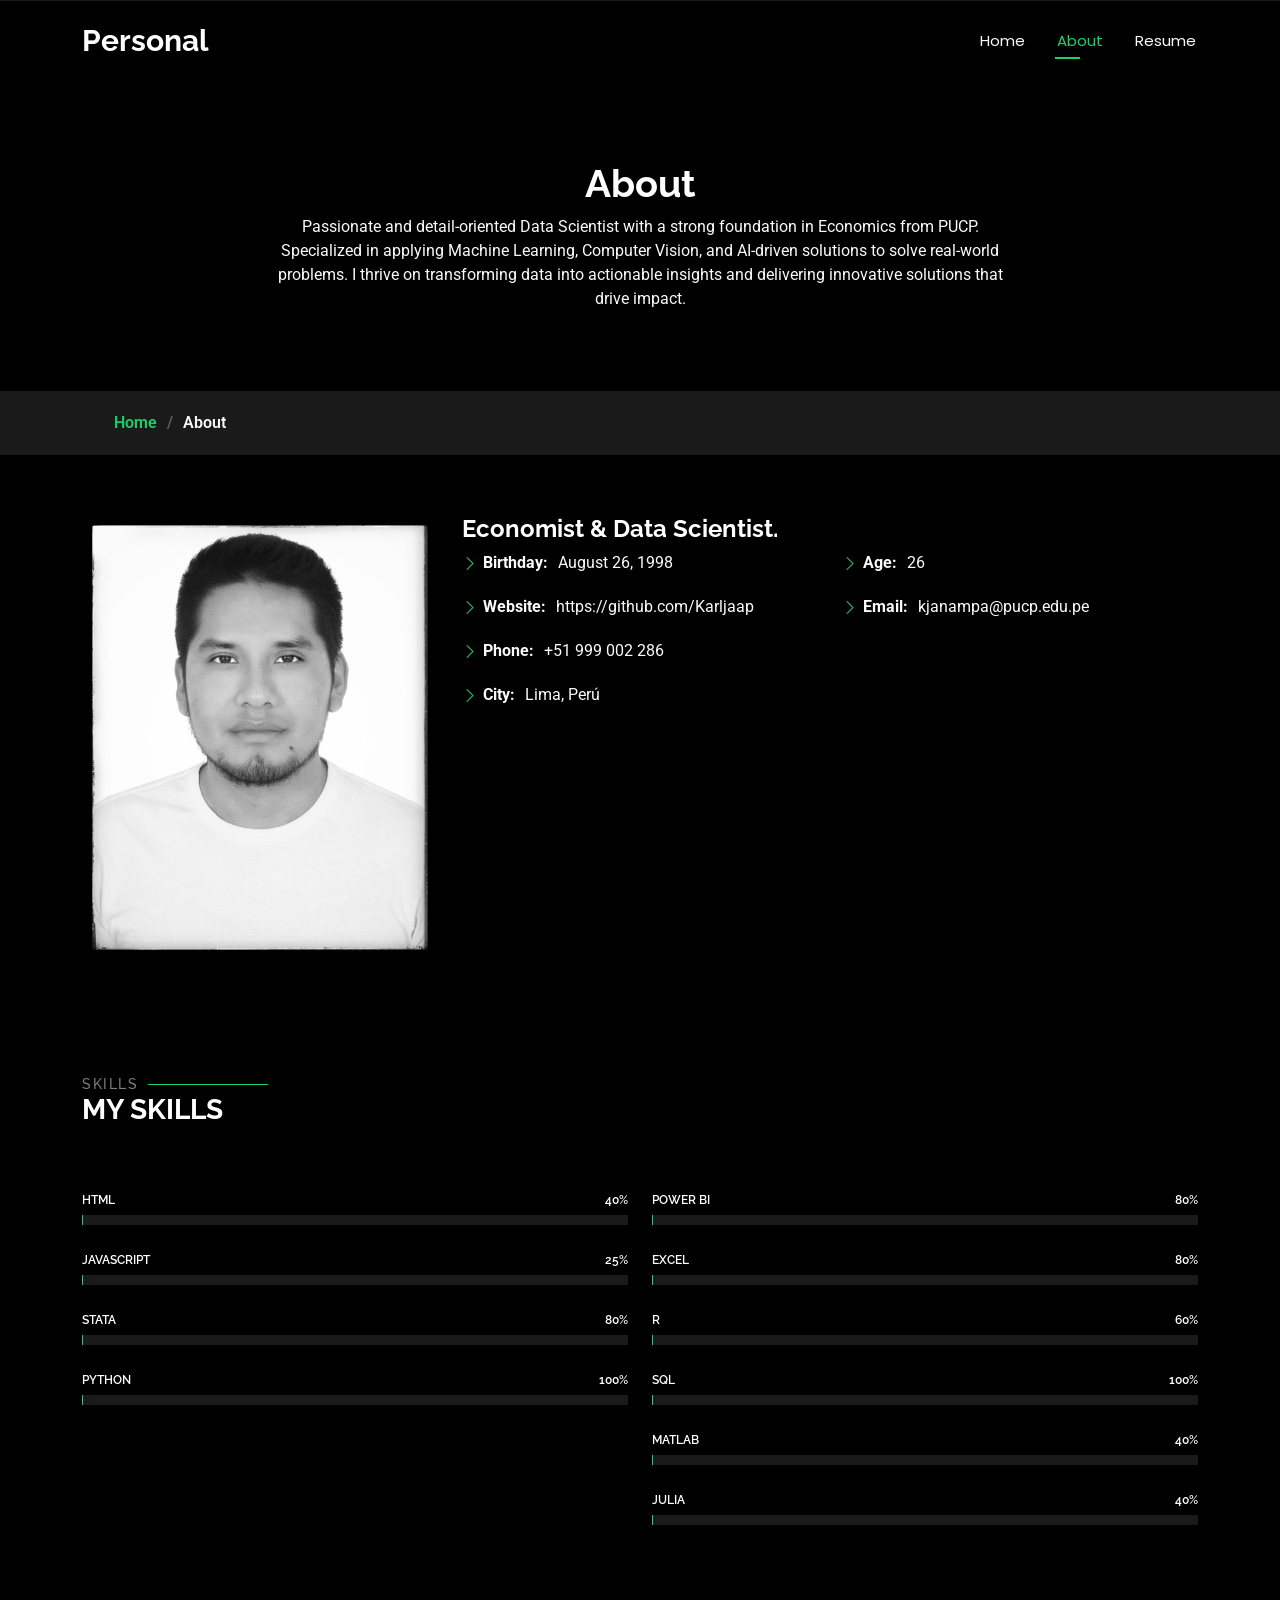
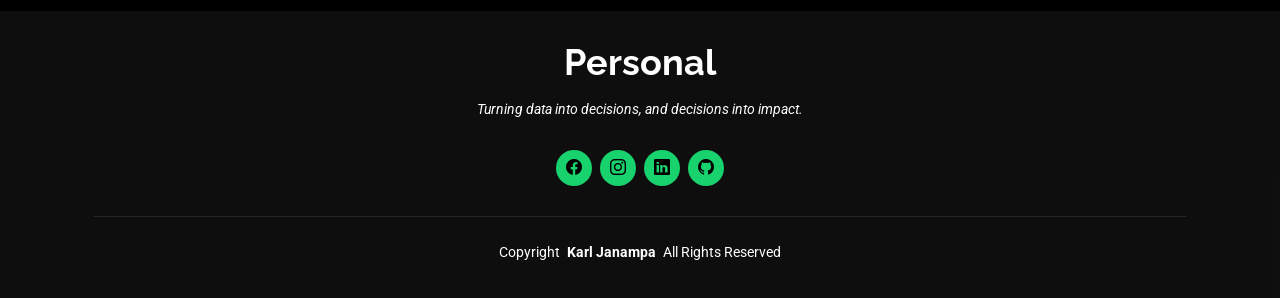
==== commit 8688b60a: "Update about.html" ====
--- a/about.html
+++ b/about.html
@@ -219,9 +219,9 @@
             </div><!-- End Skills Item -->
 
             <div class="progress">
-              <span class="skill"><span>SQL</span> <i class="val">10%</i></span>
-              <div class="progress-bar-wrap">
-                <div class="progress-bar" role="progressbar" aria-valuenow="10" aria-valuemin="0" aria-valuemax="100"></div>
+              <span class="skill"><span>SQL</span> <i class="val">100%</i></span>
+              <div class="progress-bar-wrap">
+                <div class="progress-bar" role="progressbar" aria-valuenow="100" aria-valuemin="0" aria-valuemax="100"></div>
               </div>
             </div><!-- End Skills Item -->
 
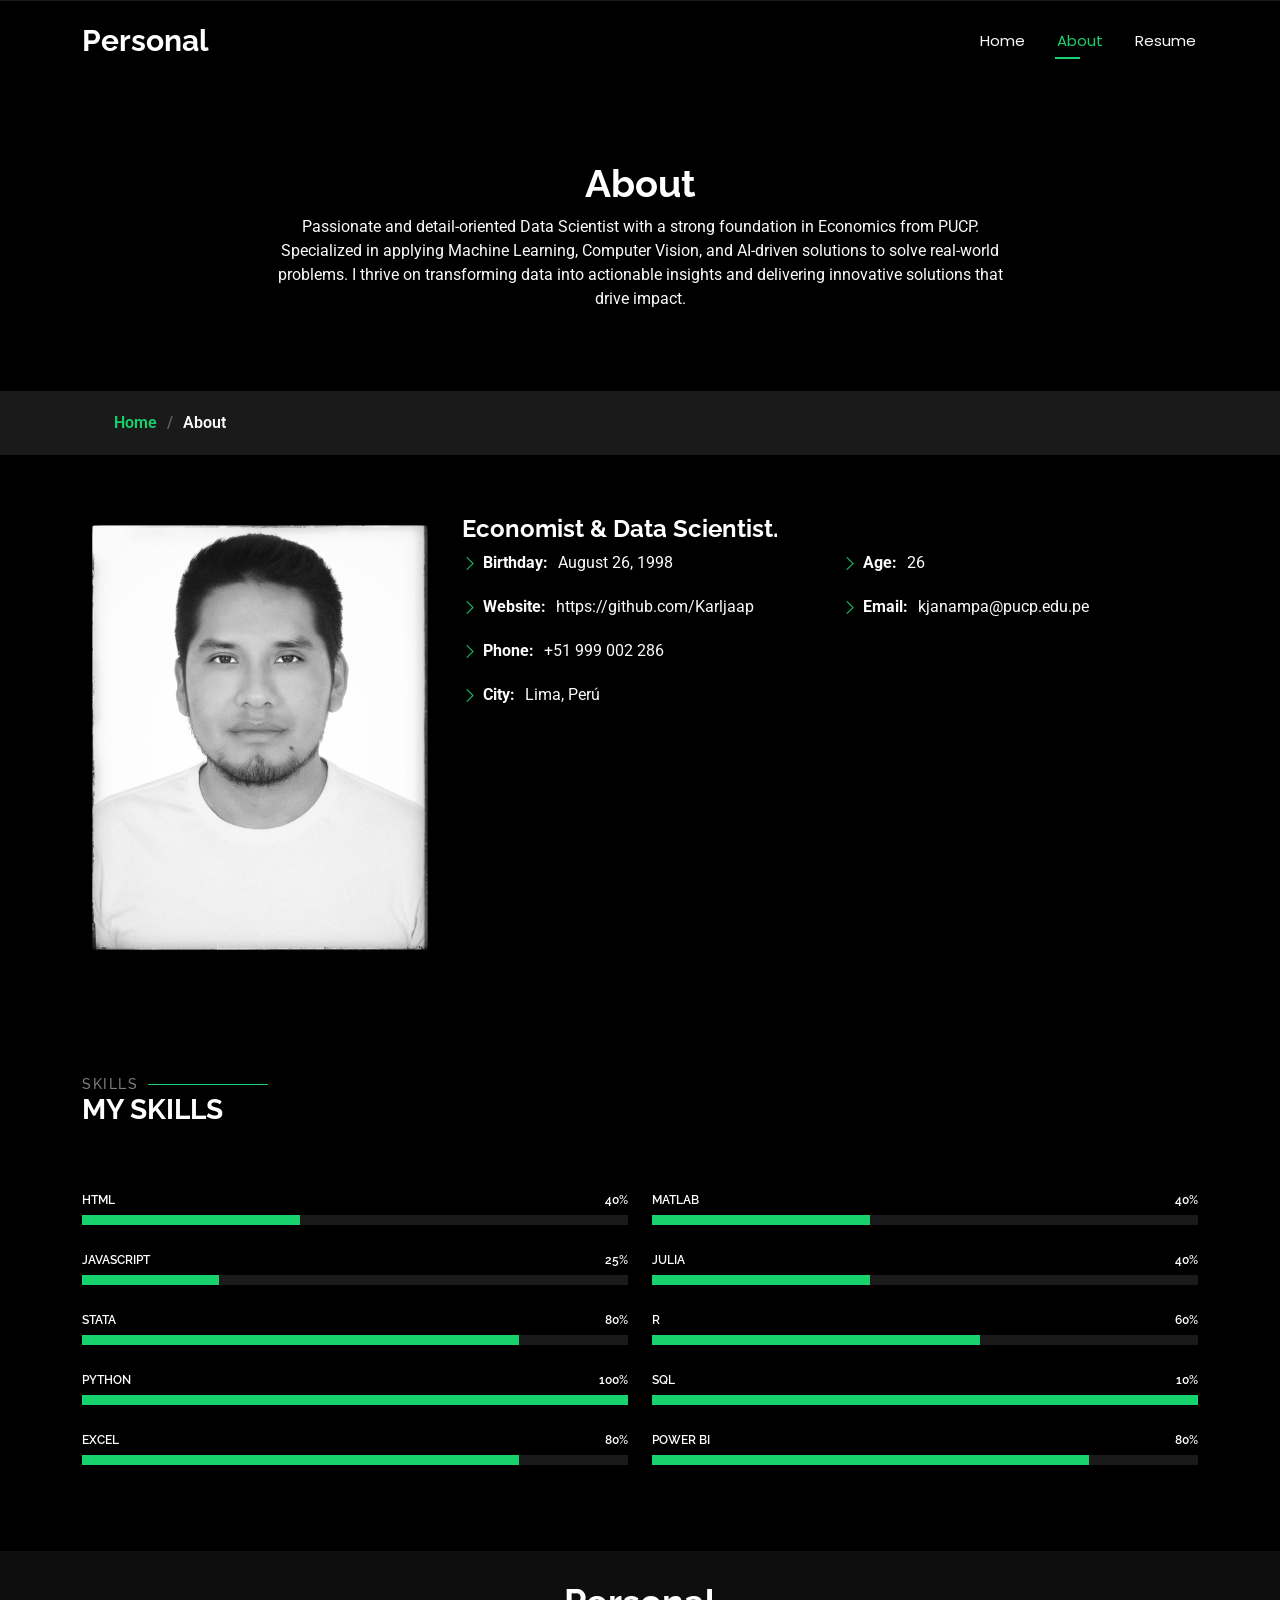
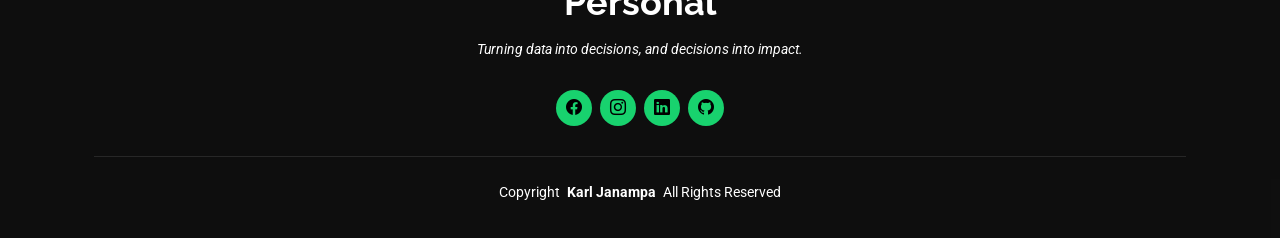
==== commit 73eb4801: "Update about.html" ====
--- a/about.html
+++ b/about.html
@@ -194,50 +194,51 @@
               </div>
             </div><!-- End Skills Item -->
 
+            <div class="progress">
+              <span class="skill"><span>Excel</span> <i class="val">80%</i></span>
+              <div class="progress-bar-wrap">
+                <div class="progress-bar" role="progressbar" aria-valuenow="80" aria-valuemin="0" aria-valuemax="100"></div>
+              </div>
+            </div><!-- End Skills Item -->
+
           </div>
 
           <div class="col-lg-6">
             <div class="progress">
+              <span class="skill"><span>MATLAB</span> <i class="val">40%</i></span>
+              <div class="progress-bar-wrap">
+                <div class="progress-bar" role="progressbar" aria-valuenow="40" aria-valuemin="0" aria-valuemax="100"></div>
+              </div>
+            </div><!-- End Skills Item -->
+
+            <div class="progress">
+              <span class="skill"><span>JULIA</span> <i class="val">40%</i></span>
+              <div class="progress-bar-wrap">
+                <div class="progress-bar" role="progressbar" aria-valuenow="40" aria-valuemin="0" aria-valuemax="100"></div>
+              </div>
+            </div><!-- End Skills Item -->
+
+            <div class="progress">
+              <span class="skill"><span>R</span> <i class="val">60%</i></span>
+              <div class="progress-bar-wrap">
+                <div class="progress-bar" role="progressbar" aria-valuenow="60" aria-valuemin="0" aria-valuemax="100"></div>
+              </div>
+            </div><!-- End Skills Item -->
+
+            <div class="progress">
+              <span class="skill"><span>SQL</span> <i class="val">10%</i></span>
+              <div class="progress-bar-wrap">
+                <div class="progress-bar" role="progressbar" aria-valuenow="100" aria-valuemin="0" aria-valuemax="100"></div>
+              </div>
+            </div><!-- End Skills Item -->
+
+            <div class="progress">
               <span class="skill"><span>Power BI</span> <i class="val">80%</i></span>
               <div class="progress-bar-wrap">
                 <div class="progress-bar" role="progressbar" aria-valuenow="80" aria-valuemin="0" aria-valuemax="100"></div>
               </div>
             </div><!-- End Skills Item -->
 
-            <div class="progress">
-              <span class="skill"><span>Excel</span> <i class="val">80%</i></span>
-              <div class="progress-bar-wrap">
-                <div class="progress-bar" role="progressbar" aria-valuenow="80" aria-valuemin="0" aria-valuemax="100"></div>
-              </div>
-            </div><!-- End Skills Item -->
-
-            <div class="progress">
-              <span class="skill"><span>R</span> <i class="val">60%</i></span>
-              <div class="progress-bar-wrap">
-                <div class="progress-bar" role="progressbar" aria-valuenow="60" aria-valuemin="0" aria-valuemax="100"></div>
-              </div>
-            </div><!-- End Skills Item -->
-
-            <div class="progress">
-              <span class="skill"><span>SQL</span> <i class="val">100%</i></span>
-              <div class="progress-bar-wrap">
-                <div class="progress-bar" role="progressbar" aria-valuenow="100" aria-valuemin="0" aria-valuemax="100"></div>
-              </div>
-            </div><!-- End Skills Item -->
-
-            <div class="progress">
-              <span class="skill"><span>MATLAB</span> <i class="val">40%</i></span>
-              <div class="progress-bar-wrap">
-                <div class="progress-bar" role="progressbar" aria-valuenow="40" aria-valuemin="0" aria-valuemax="100"></div>
-              </div>
-            </div><!-- End Skills Item -->
-
-            <div class="progress">
-              <span class="skill"><span>JULIA</span> <i class="val">40%</i></span>
-              <div class="progress-bar-wrap">
-                <div class="progress-bar" role="progressbar" aria-valuenow="40" aria-valuemin="0" aria-valuemax="100"></div>
-              </div>
-            </div><!-- End Skills Item -->
           </div>
 
         </div>
@@ -286,6 +287,9 @@
   <script src="assets/vendor/bootstrap/js/bootstrap.bundle.min.js"></script>
   <script src="assets/vendor/php-email-form/validate.js"></script>
   <script src="assets/vendor/aos/aos.js"></script>
+  <script src="assets/vendor/typed.js/typed.umd.js"></script>
+  <script src="assets/vendor/purecounter/purecounter_vanilla.js"></script>
+  <script src="assets/vendor/waypoints/noframework.waypoints.js"></script>
   <script src="assets/vendor/swiper/swiper-bundle.min.js"></script>
   <script src="assets/vendor/glightbox/js/glightbox.min.js"></script>
   <script src="assets/vendor/imagesloaded/imagesloaded.pkgd.min.js"></script>
@@ -296,4 +300,4 @@
 
 </body>
 
-</html>
+</html>
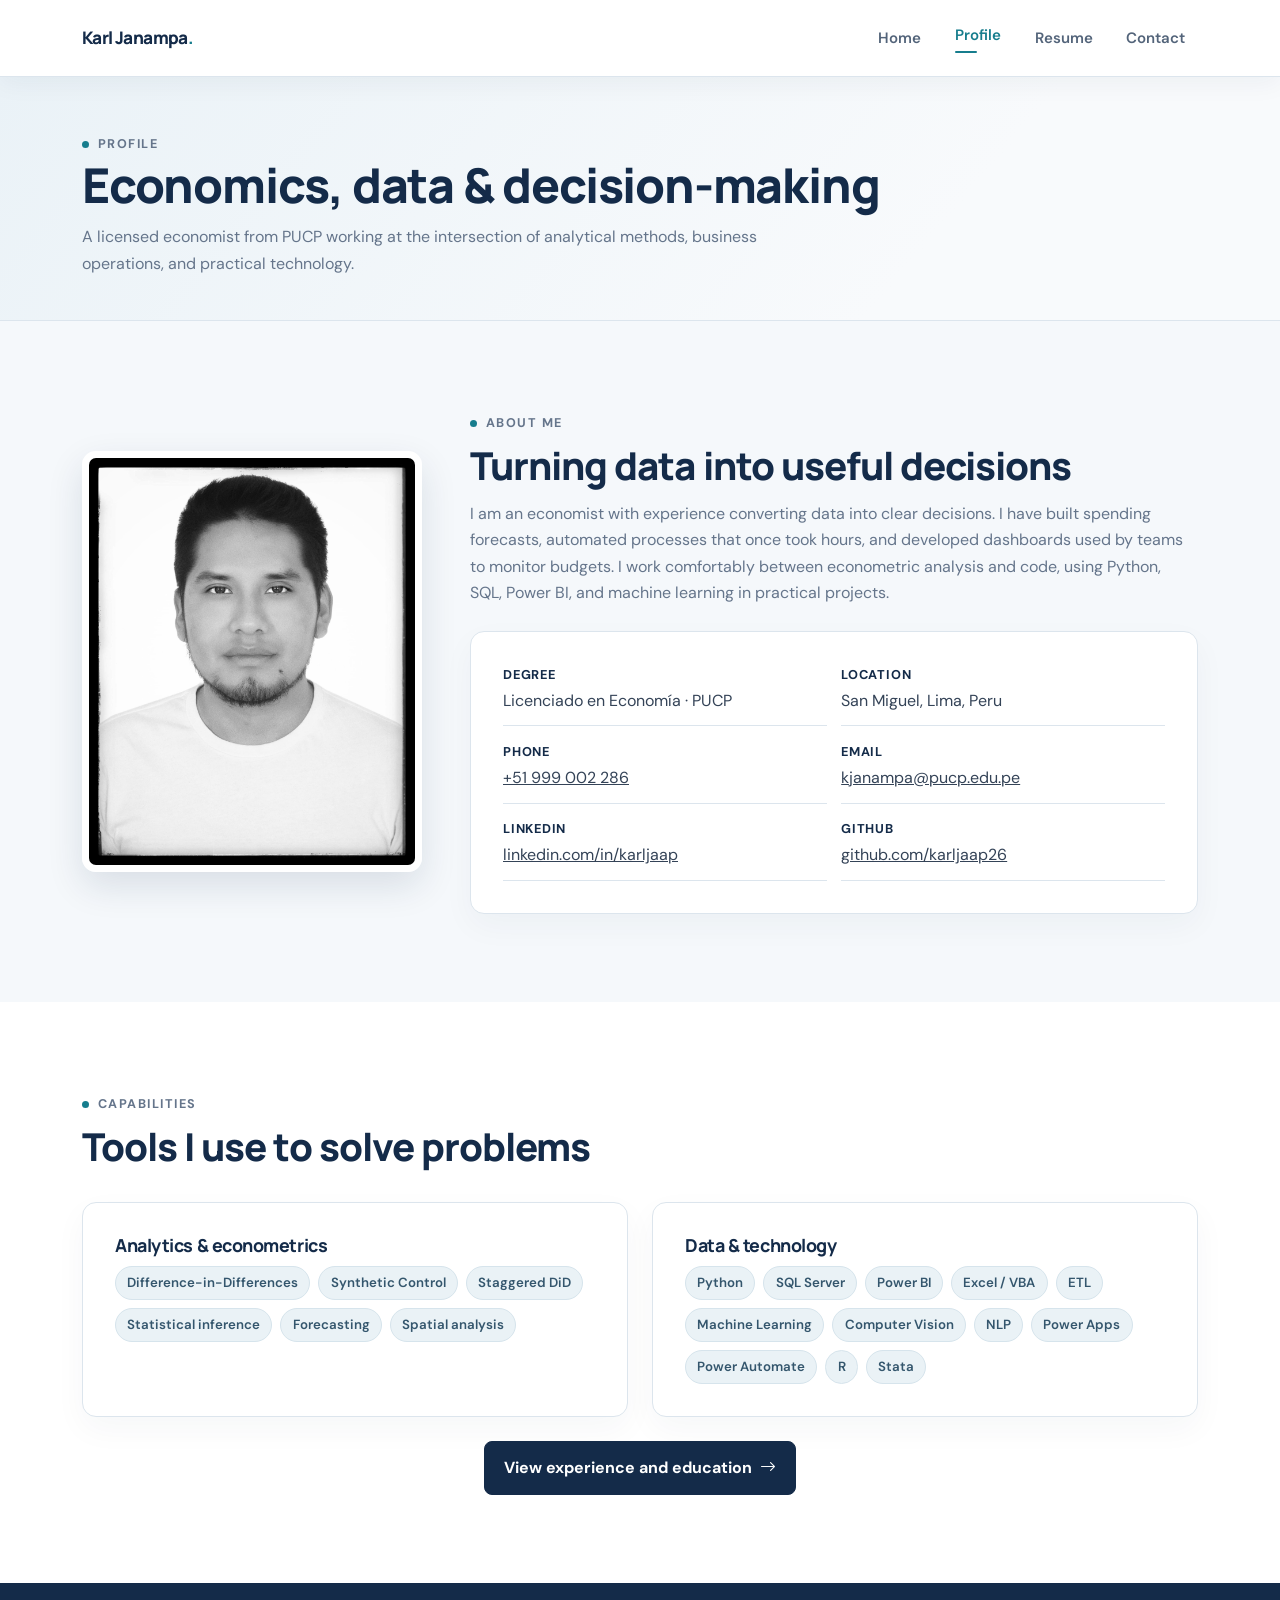
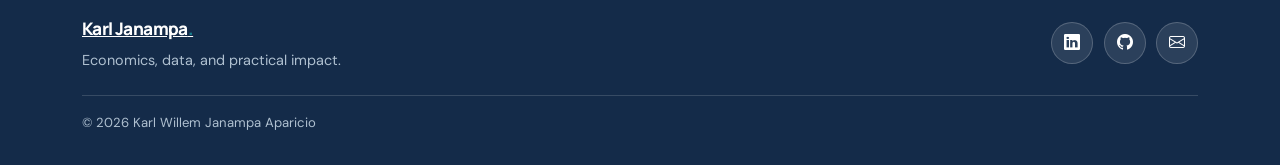
==== commit a0215992: "Mejora" ====
--- a/about.html
+++ b/about.html
@@ -3,289 +3,127 @@
 
 <head>
   <meta charset="utf-8">
-  <meta content="width=device-width, initial-scale=1.0" name="viewport">
-  <title>About - Karl Janampa</title>
-  <meta name="description" content="">
-  <meta name="keywords" content="">
-
-  <!-- Favicons -->
-  <link href="assets/img/Karl_Logo.jpg" rel="icon">
-  <link href="assets/img/Karl_Logo.jpg" rel="apple-touch-icon">
-
-  <!-- Fonts -->
-  <link href="https://fonts.googleapis.com" rel="preconnect">
-  <link href="https://fonts.gstatic.com" rel="preconnect" crossorigin>
-  <link href="https://fonts.googleapis.com/css2?family=Roboto:ital,wght@0,100;0,300;0,400;0,500;0,700;0,900;1,100;1,300;1,400;1,500;1,700;1,900&family=Poppins:ital,wght@0,100;0,200;0,300;0,400;0,500;0,600;0,700;0,800;0,900;1,100;1,200;1,300;1,400;1,500;1,600;1,700;1,800;1,900&family=Raleway:ital,wght@0,100;0,200;0,300;0,400;0,500;0,600;0,700;0,800;0,900;1,100;1,200;1,300;1,400;1,500;1,600;1,700;1,800;1,900&display=swap" rel="stylesheet">
-
-  <!-- Vendor CSS Files -->
+  <meta name="viewport" content="width=device-width, initial-scale=1">
+  <meta name="description" content="Profile of Karl Janampa, licensed economist from PUCP focused on analytics, automation, and applied data science.">
+  <meta name="theme-color" content="#142b49">
+  <title>Profile | Karl Janampa</title>
+  <link rel="icon" href="assets/img/favicon.png" type="image/png">
+  <link rel="preconnect" href="https://fonts.googleapis.com">
+  <link rel="preconnect" href="https://fonts.gstatic.com" crossorigin>
+  <link href="https://fonts.googleapis.com/css2?family=DM+Sans:wght@400;500;600;700&family=Manrope:wght@500;600;700;800&display=swap" rel="stylesheet">
   <link href="assets/vendor/bootstrap/css/bootstrap.min.css" rel="stylesheet">
   <link href="assets/vendor/bootstrap-icons/bootstrap-icons.css" rel="stylesheet">
-  <link href="assets/vendor/aos/aos.css" rel="stylesheet">
-  <link href="assets/vendor/swiper/swiper-bundle.min.css" rel="stylesheet">
-  <link href="assets/vendor/glightbox/css/glightbox.min.css" rel="stylesheet">
-
-  <!-- Main CSS File -->
-  <link href="assets/css/main.css" rel="stylesheet">
-
-  <!-- =======================================================
-  * Template Name: Personal
-  * Template URL: https://bootstrapmade.com/personal-free-resume-bootstrap-template/
-  * Updated: Nov 04 2024 with Bootstrap v5.3.3
-  * Author: BootstrapMade.com
-  * License: https://bootstrapmade.com/license/
-  ======================================================== -->
+  <link href="assets/css/corporate.css" rel="stylesheet">
 </head>
 
-<body class="about-page">
-
-  <header id="header" class="header d-flex align-items-center fixed-top">
-    <div class="container-fluid container-xl position-relative d-flex align-items-center justify-content-between">
-
-      <a href="index.html" class="logo d-flex align-items-center">
-        <!-- Uncomment the line below if you also wish to use an image logo -->
-        <!-- <img src="assets/img/logo.png" alt=""> -->
-        <h1 class="sitename">Personal</h1>
-      </a>
-
-      <nav id="navmenu" class="navmenu">
-        <ul>
-          <li><a href="index.html">Home</a></li>
-          <li><a href="about.html" class="active">About</a></li>
-          <li><a href="resume.html">Resume</a></li>
-          <!-- <li><a href="services.html">Services</a></li>
-          <li><a href="portfolio.html">Portfolio</a></li>
-          <li class="dropdown"><a href="#"><span>Dropdown</span> <i class="bi bi-chevron-down toggle-dropdown"></i></a>
-            <ul>
-              <li><a href="#">Dropdown 1</a></li>
-              <li class="dropdown"><a href="#"><span>Deep Dropdown</span> <i class="bi bi-chevron-down toggle-dropdown"></i></a>
-                <ul>
-                  <li><a href="#">Deep Dropdown 1</a></li>
-                  <li><a href="#">Deep Dropdown 2</a></li>
-                  <li><a href="#">Deep Dropdown 3</a></li>
-                  <li><a href="#">Deep Dropdown 4</a></li>
-                  <li><a href="#">Deep Dropdown 5</a></li>
-                </ul>
-              </li>
-              <li><a href="#">Dropdown 2</a></li>
-              <li><a href="#">Dropdown 3</a></li>
-              <li><a href="#">Dropdown 4</a></li>
-            </ul>
-          </li>
-          <li><a href="contact.html">Contact</a></li> -->
-        </ul>
-        <i class="mobile-nav-toggle d-xl-none bi bi-list"></i>
-      </nav>
-
-    </div>
+<body>
+  <header id="header" class="site-header sticky-top">
+    <nav class="navbar navbar-expand-lg navbar-light site-nav" aria-label="Main navigation">
+      <div class="container">
+        <a class="navbar-brand site-brand" href="index.html">Karl Janampa<span class="site-brand-mark">.</span></a>
+        <button class="navbar-toggler" type="button" data-bs-toggle="collapse" data-bs-target="#siteNav" aria-controls="siteNav" aria-expanded="false" aria-label="Toggle navigation">
+          <span class="navbar-toggler-icon"></span>
+        </button>
+        <div class="collapse navbar-collapse" id="siteNav">
+          <ul class="navbar-nav ms-auto align-items-lg-center gap-lg-2">
+            <li class="nav-item"><a class="nav-link" href="index.html">Home</a></li>
+            <li class="nav-item"><a class="nav-link active" aria-current="page" href="about.html">Profile</a></li>
+            <li class="nav-item"><a class="nav-link" href="resume.html">Resume</a></li>
+            <li class="nav-item"><a class="nav-link" href="contact.html">Contact</a></li>
+          </ul>
+        </div>
+      </div>
+    </nav>
   </header>
 
-  <main class="main">
+  <main id="top">
+    <section class="page-banner">
+      <div class="container">
+        <p class="eyebrow">Profile</p>
+        <h1>Economics, data &amp; decision-making</h1>
+        <p>A licensed economist from PUCP working at the intersection of analytical methods, business operations, and practical technology.</p>
+      </div>
+    </section>
 
-    <!-- Page Title -->
-    <div class="page-title" data-aos="fade">
-      <div class="heading">
-        <div class="container">
-          <div class="row d-flex justify-content-center text-center">
-            <div class="col-lg-8">
-              <h1>About</h1>
-              <p class="mb-0"> Passionate and detail-oriented Data Scientist with a strong foundation in Economics from PUCP. Specialized in applying Machine Learning, Computer Vision, and AI-driven solutions to solve real-world problems. I thrive on transforming data into actionable insights and delivering innovative solutions that drive impact.</p>
+    <section class="section-pad">
+      <div class="container">
+        <div class="row align-items-center g-5">
+          <div class="col-lg-4">
+            <img class="profile-image" src="assets/img/Karl2.jpeg" alt="Portrait of Karl Willem Janampa Aparicio">
+          </div>
+          <div class="col-lg-8">
+            <div class="section-heading mb-4">
+              <p class="eyebrow">About me</p>
+              <h2>Turning data into useful decisions</h2>
+              <p>I am an economist with experience converting data into clear decisions. I have built spending forecasts, automated processes that once took hours, and developed dashboards used by teams to monitor budgets. I work comfortably between econometric analysis and code, using Python, SQL, Power BI, and machine learning in practical projects.</p>
+            </div>
+            <div class="content-card">
+              <ul class="fact-list">
+                <li><strong>Degree</strong><span>Licenciado en Economía · PUCP</span></li>
+                <li><strong>Location</strong><span>San Miguel, Lima, Peru</span></li>
+                <li><strong>Phone</strong><a href="tel:+51999002286">+51 999 002 286</a></li>
+                <li><strong>Email</strong><a href="mailto:kjanampa@pucp.edu.pe">kjanampa@pucp.edu.pe</a></li>
+                <li><strong>LinkedIn</strong><a href="https://linkedin.com/in/karljaap" target="_blank" rel="noopener noreferrer">linkedin.com/in/karljaap</a></li>
+                <li><strong>GitHub</strong><a href="https://github.com/karljaap26" target="_blank" rel="noopener noreferrer">github.com/karljaap26</a></li>
+              </ul>
             </div>
           </div>
         </div>
       </div>
-      <nav class="breadcrumbs">
-        <div class="container">
-          <ol>
-            <li><a href="index.html">Home</a></li>
-            <li class="current">About</li>
-          </ol>
+    </section>
+
+    <section class="section-pad section-pad-white">
+      <div class="container">
+        <div class="section-heading">
+          <p class="eyebrow">Capabilities</p>
+          <h2>Tools I use to solve problems</h2>
         </div>
-      </nav>
-    </div><!-- End Page Title -->
-
-    <!-- About Section -->
-    <section id="about" class="about section">
-
-      <div class="container" data-aos="fade-up" data-aos-delay="100">
-
-        <div class="row gy-4 justify-content-center">
-          <div class="col-lg-4">
-            <img src="assets/img/Karl2.jpeg" class="img-fluid" alt="">
+        <div class="row g-4">
+          <div class="col-lg-6">
+            <article class="content-card h-100">
+              <h3>Analytics &amp; econometrics</h3>
+              <div class="tag-list">
+                <span class="tag">Difference-in-Differences</span><span class="tag">Synthetic Control</span>
+                <span class="tag">Staggered DiD</span><span class="tag">Statistical inference</span>
+                <span class="tag">Forecasting</span><span class="tag">Spatial analysis</span>
+              </div>
+            </article>
           </div>
-          <div class="col-lg-8 content">
-            <h2>Economist &amp; Data Scientist.</h2>
-            <!-- <p class="fst-italic py-3">
-              Lorem ipsum dolor sit amet, consectetur adipiscing elit, sed do eiusmod tempor incididunt ut labore et dolore
-              magna aliqua.
-            </p> -->
-            <div class="row">
-              <div class="col-lg-6">
-                <ul>
-                  <li><i class="bi bi-chevron-right"></i> <strong>Birthday:</strong> <span>August 26, 1998</span></li>
-                  <li><i class="bi bi-chevron-right"></i> <strong>Website:</strong> <span>https://github.com/Karljaap</span></li>
-                  <li><i class="bi bi-chevron-right"></i> <strong>Phone:</strong> <span>+51 999 002 286</span></li>
-                  <li><i class="bi bi-chevron-right"></i> <strong>City:</strong> <span>Lima, Perú</span></li>
-                </ul>
+          <div class="col-lg-6">
+            <article class="content-card h-100">
+              <h3>Data &amp; technology</h3>
+              <div class="tag-list">
+                <span class="tag">Python</span><span class="tag">SQL Server</span><span class="tag">Power BI</span>
+                <span class="tag">Excel / VBA</span><span class="tag">ETL</span><span class="tag">Machine Learning</span>
+                <span class="tag">Computer Vision</span><span class="tag">NLP</span><span class="tag">Power Apps</span>
+                <span class="tag">Power Automate</span><span class="tag">R</span><span class="tag">Stata</span>
               </div>
-              <div class="col-lg-6">
-                <ul>
-                  <li><i class="bi bi-chevron-right"></i> <strong>Age:</strong> <span>26</span></li>
-                  <!-- <li><i class="bi bi-chevron-right"></i> <strong>Degree:</strong> <span>Junior</span></li> -->
-                  <li><i class="bi bi-chevron-right"></i> <strong>Email:</strong> <span>kjanampa@pucp.edu.pe</span></li>
-                  <!-- <li><i class="bi bi-chevron-right"></i> <strong>Freelance:</strong> <span>Available</span></li> -->
-                </ul>
-              </div>
-            </div>
-            <!-- <p class="py-3">
-              Officiis eligendi itaque labore et dolorum mollitia officiis optio vero. Quisquam sunt adipisci omnis et ut. Nulla accusantium dolor incidunt officia tempore. Et eius omnis.
-              Cupiditate ut dicta maxime officiis quidem quia. Sed et consectetur qui quia repellendus itaque neque.
-            </p> -->
+            </article>
           </div>
         </div>
-
+        <div class="text-center mt-4">
+          <a class="btn-brand" href="resume.html">View experience and education <i class="bi bi-arrow-right"></i></a>
+        </div>
       </div>
-
-    </section><!-- /About Section -->
-
-
-
-    </section><!-- /Stats Section -->
-
-    <!-- Skills Section -->
-    <section id="skills" class="skills section">
-
-      <!-- Section Title -->
-      <div class="container section-title" data-aos="fade-up">
-        <h2>Skills</h2>
-        <div><span>My</span> <span class="description-title">Skills</span></div>
-      </div><!-- End Section Title -->
-
-      <div class="container" data-aos="fade-up" data-aos-delay="100">
-
-        <div class="row skills-content skills-animation">
-
-          <div class="col-lg-6">
-
-            <div class="progress">
-              <span class="skill"><span>HTML</span> <i class="val">40%</i></span>
-              <div class="progress-bar-wrap">
-                <div class="progress-bar" role="progressbar" aria-valuenow="40" aria-valuemin="0" aria-valuemax="100"></div>
-              </div>
-            </div><!-- End Skills Item -->
-
-            <div class="progress">
-              <span class="skill"><span>JavaScript</span> <i class="val">25%</i></span>
-              <div class="progress-bar-wrap">
-                <div class="progress-bar" role="progressbar" aria-valuenow="25" aria-valuemin="0" aria-valuemax="100"></div>
-              </div>
-            </div><!-- End Skills Item -->
-
-            <div class="progress">
-              <span class="skill"><span>STATA</span> <i class="val">80%</i></span>
-              <div class="progress-bar-wrap">
-                <div class="progress-bar" role="progressbar" aria-valuenow="80" aria-valuemin="0" aria-valuemax="100"></div>
-              </div>
-            </div><!-- End Skills Item -->
-
-            <div class="progress">
-              <span class="skill"><span>PYTHON</span> <i class="val">100%</i></span>
-              <div class="progress-bar-wrap">
-                <div class="progress-bar" role="progressbar" aria-valuenow="100" aria-valuemin="0" aria-valuemax="100"></div>
-              </div>
-            </div><!-- End Skills Item -->
-
-            <div class="progress">
-              <span class="skill"><span>Excel</span> <i class="val">80%</i></span>
-              <div class="progress-bar-wrap">
-                <div class="progress-bar" role="progressbar" aria-valuenow="80" aria-valuemin="0" aria-valuemax="100"></div>
-              </div>
-            </div><!-- End Skills Item -->
-
-          </div>
-
-          <div class="col-lg-6">
-            <div class="progress">
-              <span class="skill"><span>MATLAB</span> <i class="val">40%</i></span>
-              <div class="progress-bar-wrap">
-                <div class="progress-bar" role="progressbar" aria-valuenow="40" aria-valuemin="0" aria-valuemax="100"></div>
-              </div>
-            </div><!-- End Skills Item -->
-
-            <div class="progress">
-              <span class="skill"><span>JULIA</span> <i class="val">40%</i></span>
-              <div class="progress-bar-wrap">
-                <div class="progress-bar" role="progressbar" aria-valuenow="40" aria-valuemin="0" aria-valuemax="100"></div>
-              </div>
-            </div><!-- End Skills Item -->
-
-            <div class="progress">
-              <span class="skill"><span>R</span> <i class="val">60%</i></span>
-              <div class="progress-bar-wrap">
-                <div class="progress-bar" role="progressbar" aria-valuenow="60" aria-valuemin="0" aria-valuemax="100"></div>
-              </div>
-            </div><!-- End Skills Item -->
-
-            <div class="progress">
-              <span class="skill"><span>SQL</span> <i class="val">10%</i></span>
-              <div class="progress-bar-wrap">
-                <div class="progress-bar" role="progressbar" aria-valuenow="100" aria-valuemin="0" aria-valuemax="100"></div>
-              </div>
-            </div><!-- End Skills Item -->
-
-            <div class="progress">
-              <span class="skill"><span>Power BI</span> <i class="val">80%</i></span>
-              <div class="progress-bar-wrap">
-                <div class="progress-bar" role="progressbar" aria-valuenow="80" aria-valuemin="0" aria-valuemax="100"></div>
-              </div>
-            </div><!-- End Skills Item -->
-
-          </div>
-
-        </div>
-
-      </div>
-
-    </section><!-- /Skills Section -->
-
-    </section><!-- /Interests Section -->
-
-    </section><!-- /Testimonials Section -->
-
+    </section>
   </main>
 
-  <footer id="footer" class="footer dark-background">
+  <footer class="site-footer">
     <div class="container">
-      <h3 class="sitename">Personal</h3>
-      <p>Turning data into decisions, and decisions into impact.</p>
-      <div class="social-links d-flex justify-content-center">
-        <a href="https://www.facebook.com/karlwillem.janampaaparicio.10"><i class="bi bi-facebook"></i></a>
-        <a href="https://www.instagram.com/karljanampa/"><i class="bi bi-instagram"></i></a>
-        <a href="https://www.linkedin.com/in/karljaap26/"><i class="bi bi-linkedin"></i></a>
-        <a href="https://github.com/Karljaap" target="_blank"><i class="bi bi-github"></i></a>
-      </div>
-      <div class="container">
-        <div class="copyright">
-          <span>Copyright</span> <strong class="px-1 sitename">Karl Janampa</strong> <span>All Rights Reserved</span>
-        </div>
-        <div class="credits">
-          <!-- All the links in the footer should remain intact. -->
-          <!-- You can delete the links only if you've purchased the pro version. -->
-          <!-- Licensing information: https://bootstrapmade.com/license/ -->
-          <!-- Purchase the pro version with working PHP/AJAX contact form: [buy-url] -->
+      <div class="footer-inner">
+        <div><a class="site-brand" href="index.html">Karl Janampa<span class="site-brand-mark">.</span></a><p>Economics, data, and practical impact.</p></div>
+        <div class="social-links" aria-label="Social profiles">
+          <a href="https://linkedin.com/in/karljaap" target="_blank" rel="noopener noreferrer" aria-label="LinkedIn"><i class="bi bi-linkedin"></i></a>
+          <a href="https://github.com/karljaap26" target="_blank" rel="noopener noreferrer" aria-label="GitHub"><i class="bi bi-github"></i></a>
+          <a href="mailto:kjanampa@pucp.edu.pe" aria-label="Email"><i class="bi bi-envelope"></i></a>
         </div>
       </div>
+      <div class="footer-copy">© 2026 Karl Willem Janampa Aparicio</div>
     </div>
   </footer>
 
-  <!-- Scroll Top -->
-  <a href="#" id="scroll-top" class="scroll-top d-flex align-items-center justify-content-center"><i class="bi bi-arrow-up-short"></i></a>
-
-  <!-- Preloader -->
-  <div id="preloader"></div>
-
-  <!-- Vendor JS Files -->
+  <a href="#top" id="scroll-top" class="scroll-top" aria-label="Back to top"><i class="bi bi-arrow-up-short"></i></a>
   <script src="assets/vendor/bootstrap/js/bootstrap.bundle.min.js"></script>
-  <script src="assets/vendor/php-email-form/validate.js"></script>
   <script src="assets/vendor/aos/aos.js"></script>
   <script src="assets/vendor/typed.js/typed.umd.js"></script>
   <script src="assets/vendor/purecounter/purecounter_vanilla.js"></script>
@@ -294,10 +132,6 @@
   <script src="assets/vendor/glightbox/js/glightbox.min.js"></script>
   <script src="assets/vendor/imagesloaded/imagesloaded.pkgd.min.js"></script>
   <script src="assets/vendor/isotope-layout/isotope.pkgd.min.js"></script>
-
-  <!-- Main JS File -->
   <script src="assets/js/main.js"></script>
-
 </body>
-
-</html>+</html>
--- a/assets/css/corporate.css
+++ b/assets/css/corporate.css
@@ -0,0 +1,752 @@
+:root {
+  --brand-navy: #142b49;
+  --brand-blue: #1d5f86;
+  --brand-teal: #167d8d;
+  --page-bg: #f5f8fb;
+  --card-bg: #ffffff;
+  --body-text: #344357;
+  --muted-text: #65758b;
+  --border-color: #dce5ed;
+}
+
+html {
+  scroll-behavior: smooth;
+}
+
+body {
+  background: var(--page-bg);
+  color: var(--body-text);
+  font-family: "DM Sans", "Segoe UI", sans-serif;
+  line-height: 1.65;
+}
+
+a {
+  color: var(--brand-blue);
+}
+
+a:hover {
+  color: var(--brand-teal);
+}
+
+h1,
+h2,
+h3,
+h4,
+h5,
+h6 {
+  color: var(--brand-navy);
+  font-family: "Manrope", "Segoe UI", sans-serif;
+  letter-spacing: -0.025em;
+}
+
+.site-header {
+  background: rgb(255 255 255 / 94%);
+  border-bottom: 1px solid var(--border-color);
+  box-shadow: 0 6px 24px rgb(20 43 73 / 5%);
+  backdrop-filter: blur(14px);
+  z-index: 1000;
+}
+
+.site-nav {
+  min-height: 76px;
+  padding-top: 0;
+  padding-bottom: 0;
+}
+
+.site-brand {
+  color: var(--brand-navy);
+  font-family: "Manrope", "Segoe UI", sans-serif;
+  font-size: 1.08rem;
+  font-weight: 800;
+  letter-spacing: -0.035em;
+}
+
+.site-brand:hover {
+  color: var(--brand-navy);
+}
+
+.site-brand-mark {
+  color: var(--brand-teal);
+}
+
+.site-nav .nav-link {
+  color: #53647a;
+  font-size: 0.94rem;
+  font-weight: 600;
+  padding: 0.55rem 0.8rem !important;
+}
+
+.site-nav .nav-link:hover,
+.site-nav .nav-link.active {
+  color: var(--brand-teal);
+}
+
+.site-nav .nav-link.active::after {
+  background: var(--brand-teal);
+  border-radius: 2px;
+  content: "";
+  display: block;
+  height: 2px;
+  margin-top: 3px;
+  width: 22px;
+}
+
+.site-nav .navbar-toggler {
+  border-color: var(--border-color);
+}
+
+.site-nav .navbar-toggler:focus {
+  box-shadow: 0 0 0 0.2rem rgb(22 125 141 / 18%);
+}
+
+.hero-section {
+  background:
+    radial-gradient(ellipse at 82% 17%, rgb(29 95 134 / 10%), transparent 35%),
+    linear-gradient(180deg, #fff 0%, var(--page-bg) 100%);
+  overflow: hidden;
+  padding: clamp(4rem, 8vw, 7rem) 0 4.25rem;
+}
+
+.eyebrow {
+  align-items: center;
+  color: var(--brand-teal);
+  display: inline-flex;
+  font-size: 0.79rem;
+  font-weight: 700;
+  gap: 0.55rem;
+  letter-spacing: 0.12em;
+  margin-bottom: 1rem;
+  text-transform: uppercase;
+}
+
+.eyebrow::before {
+  background: var(--brand-teal);
+  border-radius: 50%;
+  content: "";
+  height: 7px;
+  width: 7px;
+}
+
+.hero-title {
+  font-size: clamp(2.6rem, 5.2vw, 4.6rem);
+  font-weight: 800;
+  letter-spacing: -0.065em;
+  line-height: 1.08;
+  margin: 0 0 1.15rem;
+  max-width: 760px;
+}
+
+.hero-title span {
+  color: var(--brand-blue);
+}
+
+.hero-lead {
+  color: #53647a;
+  font-size: clamp(1.05rem, 1.4vw, 1.2rem);
+  line-height: 1.75;
+  margin-bottom: 1.8rem;
+  max-width: 690px;
+}
+
+.button-row {
+  display: flex;
+  flex-wrap: wrap;
+  gap: 0.75rem;
+}
+
+.btn-brand,
+.btn-outline-brand {
+  align-items: center;
+  border-radius: 8px;
+  display: inline-flex;
+  font-weight: 700;
+  gap: 0.55rem;
+  justify-content: center;
+  padding: 0.78rem 1.15rem;
+  text-decoration: none;
+  transition: background-color 0.2s ease, border-color 0.2s ease, color 0.2s ease, transform 0.2s ease;
+}
+
+.btn-brand {
+  background: var(--brand-navy);
+  border: 1px solid var(--brand-navy);
+  color: #fff;
+}
+
+.btn-brand:hover {
+  background: var(--brand-blue);
+  border-color: var(--brand-blue);
+  color: #fff;
+  transform: translateY(-1px);
+}
+
+.btn-outline-brand {
+  background: #fff;
+  border: 1px solid #c9d6e2;
+  color: var(--brand-navy);
+}
+
+.btn-outline-brand:hover {
+  background: #edf5f8;
+  border-color: var(--brand-teal);
+  color: var(--brand-teal);
+}
+
+.hero-details {
+  color: var(--muted-text);
+  display: flex;
+  flex-wrap: wrap;
+  font-size: 0.92rem;
+  gap: 1rem 1.4rem;
+  margin-top: 1.6rem;
+}
+
+.hero-details span {
+  align-items: center;
+  display: inline-flex;
+  gap: 0.45rem;
+}
+
+.hero-details i {
+  color: var(--brand-teal);
+}
+
+.hero-photo-wrap {
+  margin: 0 auto;
+  max-width: 390px;
+  position: relative;
+}
+
+.hero-photo-wrap::before {
+  border: 1px solid #bed3df;
+  border-radius: 18px;
+  content: "";
+  inset: 18px -18px -18px 18px;
+  position: absolute;
+}
+
+.hero-photo {
+  aspect-ratio: 4 / 5;
+  border: 7px solid #fff;
+  border-radius: 16px;
+  box-shadow: 0 22px 60px rgb(20 43 73 / 15%);
+  object-fit: cover;
+  object-position: 70% center;
+  position: relative;
+  width: 100%;
+}
+
+.social-links {
+  align-items: center;
+  display: flex;
+  gap: 0.65rem;
+}
+
+.social-links a {
+  align-items: center;
+  background: #eaf1f6;
+  border: 1px solid #d6e2eb;
+  border-radius: 50%;
+  color: var(--brand-navy);
+  display: inline-flex;
+  height: 42px;
+  justify-content: center;
+  transition: background-color 0.2s ease, color 0.2s ease, transform 0.2s ease;
+  width: 42px;
+}
+
+.social-links a:hover {
+  background: var(--brand-navy);
+  color: #fff;
+  transform: translateY(-2px);
+}
+
+.section-pad {
+  padding: clamp(3.5rem, 7vw, 5.5rem) 0;
+}
+
+.section-pad-white {
+  background: #fff;
+}
+
+.section-heading {
+  margin-bottom: 2rem;
+  max-width: 720px;
+}
+
+.section-heading .eyebrow {
+  margin-bottom: 0.55rem;
+}
+
+.section-heading h2 {
+  font-size: clamp(1.8rem, 3vw, 2.45rem);
+  font-weight: 800;
+  margin-bottom: 0.75rem;
+}
+
+.section-heading p {
+  color: var(--muted-text);
+  margin-bottom: 0;
+}
+
+.feature-card,
+.content-card,
+.contact-card,
+.recognition-card {
+  background: var(--card-bg);
+  border: 1px solid var(--border-color);
+  border-radius: 14px;
+  box-shadow: 0 12px 32px rgb(20 43 73 / 4%);
+}
+
+.feature-card {
+  height: 100%;
+  padding: 1.6rem;
+  transition: border-color 0.2s ease, box-shadow 0.2s ease, transform 0.2s ease;
+}
+
+.feature-card:hover {
+  border-color: #b6d2de;
+  box-shadow: 0 18px 38px rgb(20 43 73 / 8%);
+  transform: translateY(-3px);
+}
+
+.feature-icon {
+  align-items: center;
+  background: #e7f2f5;
+  border-radius: 10px;
+  color: var(--brand-teal);
+  display: inline-flex;
+  font-size: 1.25rem;
+  height: 48px;
+  justify-content: center;
+  margin-bottom: 1.1rem;
+  width: 48px;
+}
+
+.feature-card h3,
+.content-card h3 {
+  font-size: 1.12rem;
+  font-weight: 750;
+  margin-bottom: 0.6rem;
+}
+
+.feature-card p,
+.content-card p {
+  color: var(--muted-text);
+  margin-bottom: 0;
+}
+
+.split-heading {
+  align-items: end;
+  display: flex;
+  flex-wrap: wrap;
+  gap: 1rem;
+  justify-content: space-between;
+}
+
+.text-link {
+  align-items: center;
+  color: var(--brand-blue);
+  display: inline-flex;
+  font-weight: 700;
+  gap: 0.4rem;
+  text-decoration: none;
+}
+
+.text-link:hover {
+  color: var(--brand-teal);
+}
+
+.experience-card {
+  background: #fff;
+  border: 1px solid var(--border-color);
+  border-left: 4px solid var(--brand-teal);
+  border-radius: 10px;
+  height: 100%;
+  padding: 1.25rem 1.4rem;
+}
+
+.experience-card .period,
+.timeline-period {
+  color: var(--brand-teal);
+  font-size: 0.8rem;
+  font-weight: 750;
+  letter-spacing: 0.04em;
+  text-transform: uppercase;
+}
+
+.experience-card h3 {
+  font-size: 1.05rem;
+  font-weight: 750;
+  margin: 0.45rem 0 0.3rem;
+}
+
+.experience-card p {
+  color: var(--muted-text);
+  font-size: 0.92rem;
+  margin: 0;
+}
+
+.page-banner {
+  background: linear-gradient(130deg, #eaf2f7, #f8fafc 72%);
+  border-bottom: 1px solid var(--border-color);
+  padding: 3.3rem 0 2.7rem;
+}
+
+.page-banner h1 {
+  font-size: clamp(2.1rem, 4vw, 3rem);
+  font-weight: 800;
+  margin: 0 0 0.65rem;
+}
+
+.page-banner p {
+  color: var(--muted-text);
+  margin: 0;
+  max-width: 760px;
+}
+
+.profile-image {
+  border: 7px solid #fff;
+  border-radius: 14px;
+  box-shadow: 0 14px 36px rgb(20 43 73 / 12%);
+  display: block;
+  max-height: 520px;
+  object-fit: cover;
+  object-position: center 35%;
+  width: 100%;
+}
+
+.content-card {
+  padding: clamp(1.35rem, 3vw, 2rem);
+}
+
+.content-card + .content-card {
+  margin-top: 1rem;
+}
+
+.content-card p + p {
+  margin-top: 0.85rem;
+}
+
+.fact-list {
+  display: grid;
+  gap: 0.9rem;
+  grid-template-columns: repeat(2, minmax(0, 1fr));
+  list-style: none;
+  margin: 0;
+  padding: 0;
+}
+
+.fact-list li {
+  border-bottom: 1px solid var(--border-color);
+  padding: 0 0 0.7rem;
+}
+
+.fact-list strong {
+  color: var(--brand-navy);
+  display: block;
+  font-size: 0.8rem;
+  letter-spacing: 0.06em;
+  margin-bottom: 0.2rem;
+  text-transform: uppercase;
+}
+
+.fact-list span,
+.fact-list a {
+  color: var(--body-text);
+  overflow-wrap: anywhere;
+}
+
+.skill-group {
+  border-top: 1px solid var(--border-color);
+  padding: 1rem 0;
+}
+
+.skill-group:first-of-type {
+  border-top: 0;
+  padding-top: 0;
+}
+
+.skill-group h3 {
+  font-size: 1rem;
+  font-weight: 750;
+  margin-bottom: 0.35rem;
+}
+
+.skill-group p {
+  color: var(--muted-text);
+  margin: 0;
+}
+
+.resume-intro {
+  align-items: center;
+  display: flex;
+  flex-wrap: wrap;
+  gap: 1rem;
+  justify-content: space-between;
+}
+
+.resume-intro p {
+  color: var(--muted-text);
+  margin: 0;
+  max-width: 770px;
+}
+
+.resume-section-title {
+  font-size: 1.45rem;
+  font-weight: 800;
+  margin: 0 0 1.4rem;
+}
+
+.timeline {
+  border-left: 2px solid #c6dce5;
+  margin-left: 0.45rem;
+  padding-left: 1.5rem;
+}
+
+.timeline-item {
+  padding: 0 0 1.8rem;
+  position: relative;
+}
+
+.timeline-item:last-child {
+  padding-bottom: 0;
+}
+
+.timeline-item::before {
+  background: #fff;
+  border: 3px solid var(--brand-teal);
+  border-radius: 50%;
+  content: "";
+  height: 13px;
+  left: -2.05rem;
+  position: absolute;
+  top: 0.22rem;
+  width: 13px;
+}
+
+.timeline-item h3 {
+  font-size: 1.07rem;
+  font-weight: 800;
+  margin: 0 0 0.25rem;
+}
+
+.timeline-meta {
+  color: var(--muted-text);
+  font-size: 0.92rem;
+  margin-bottom: 0.65rem;
+}
+
+.timeline-item ul {
+  margin: 0;
+  padding-left: 1.2rem;
+}
+
+.timeline-item li {
+  margin-bottom: 0.42rem;
+}
+
+.timeline-item li:last-child {
+  margin-bottom: 0;
+}
+
+.tag-list {
+  display: flex;
+  flex-wrap: wrap;
+  gap: 0.5rem;
+}
+
+.tag {
+  background: #eaf2f6;
+  border: 1px solid #d6e4ec;
+  border-radius: 999px;
+  color: #34566d;
+  display: inline-block;
+  font-size: 0.83rem;
+  font-weight: 600;
+  padding: 0.32rem 0.7rem;
+}
+
+.recognition-card {
+  height: 100%;
+  padding: 1.2rem;
+}
+
+.recognition-card .recognition-year {
+  color: var(--brand-teal);
+  font-size: 0.78rem;
+  font-weight: 800;
+  letter-spacing: 0.07em;
+  margin-bottom: 0.5rem;
+  text-transform: uppercase;
+}
+
+.recognition-card h3 {
+  font-size: 1.02rem;
+  font-weight: 750;
+  margin: 0 0 0.4rem;
+}
+
+.recognition-card p {
+  color: var(--muted-text);
+  margin: 0;
+}
+
+.contact-card {
+  align-items: flex-start;
+  display: flex;
+  gap: 1rem;
+  height: 100%;
+  padding: 1.3rem;
+}
+
+.contact-card .contact-icon {
+  align-items: center;
+  background: #e7f2f5;
+  border-radius: 10px;
+  color: var(--brand-teal);
+  display: inline-flex;
+  flex: 0 0 44px;
+  font-size: 1.1rem;
+  height: 44px;
+  justify-content: center;
+}
+
+.contact-card h2 {
+  font-size: 1rem;
+  font-weight: 750;
+  margin: 0 0 0.25rem;
+}
+
+.contact-card p,
+.contact-card a {
+  color: var(--muted-text);
+  margin: 0;
+  overflow-wrap: anywhere;
+}
+
+.contact-card a:hover {
+  color: var(--brand-teal);
+}
+
+.site-footer {
+  background: var(--brand-navy);
+  color: #d7e2ee;
+  padding: 2rem 0;
+}
+
+.site-footer .footer-inner {
+  align-items: center;
+  display: flex;
+  flex-wrap: wrap;
+  gap: 1.2rem;
+  justify-content: space-between;
+}
+
+.site-footer p {
+  color: #afc0d0;
+  font-size: 0.9rem;
+  margin: 0.35rem 0 0;
+}
+
+.site-footer .social-links a {
+  background: rgb(255 255 255 / 10%);
+  border-color: rgb(255 255 255 / 20%);
+  color: #fff;
+}
+
+.site-footer .social-links a:hover {
+  background: #fff;
+  color: var(--brand-navy);
+}
+
+.footer-copy {
+  border-top: 1px solid rgb(255 255 255 / 15%);
+  color: #afc0d0;
+  font-size: 0.82rem;
+  margin-top: 1.4rem;
+  padding-top: 1rem;
+}
+
+.site-footer .site-brand,
+.site-footer .site-brand:hover {
+  color: #fff;
+}
+
+.text-muted-custom {
+  color: var(--muted-text);
+}
+
+.scroll-top {
+  align-items: center;
+  background: var(--brand-navy);
+  border: 1px solid rgb(255 255 255 / 18%);
+  border-radius: 50%;
+  bottom: 1.25rem;
+  box-shadow: 0 8px 24px rgb(20 43 73 / 20%);
+  color: #fff;
+  display: inline-flex;
+  font-size: 1.65rem;
+  height: 46px;
+  justify-content: center;
+  opacity: 0;
+  position: fixed;
+  right: 1.25rem;
+  text-decoration: none;
+  transition: background-color 0.2s ease, opacity 0.2s ease, visibility 0.2s ease;
+  visibility: hidden;
+  width: 46px;
+  z-index: 999;
+}
+
+.scroll-top.active {
+  opacity: 1;
+  visibility: visible;
+}
+
+.scroll-top:hover {
+  background: var(--brand-teal);
+  color: #fff;
+}
+
+@media (max-width: 991.98px) {
+  .site-nav {
+    min-height: 68px;
+  }
+
+  .hero-photo-wrap {
+    max-width: 340px;
+  }
+
+  .hero-section {
+    padding-top: 4.2rem;
+  }
+}
+
+@media (max-width: 575.98px) {
+  .hero-section {
+    padding: 3.2rem 0 3rem;
+  }
+
+  .hero-photo-wrap {
+    max-width: 290px;
+  }
+
+  .hero-photo-wrap::before {
+    inset: 12px -10px -12px 10px;
+  }
+
+  .fact-list {
+    grid-template-columns: 1fr;
+  }
+
+  .page-banner {
+    padding: 2.6rem 0 2rem;
+  }
+
+  .site-footer .footer-inner {
+    align-items: flex-start;
+    flex-direction: column;
+  }
+}
